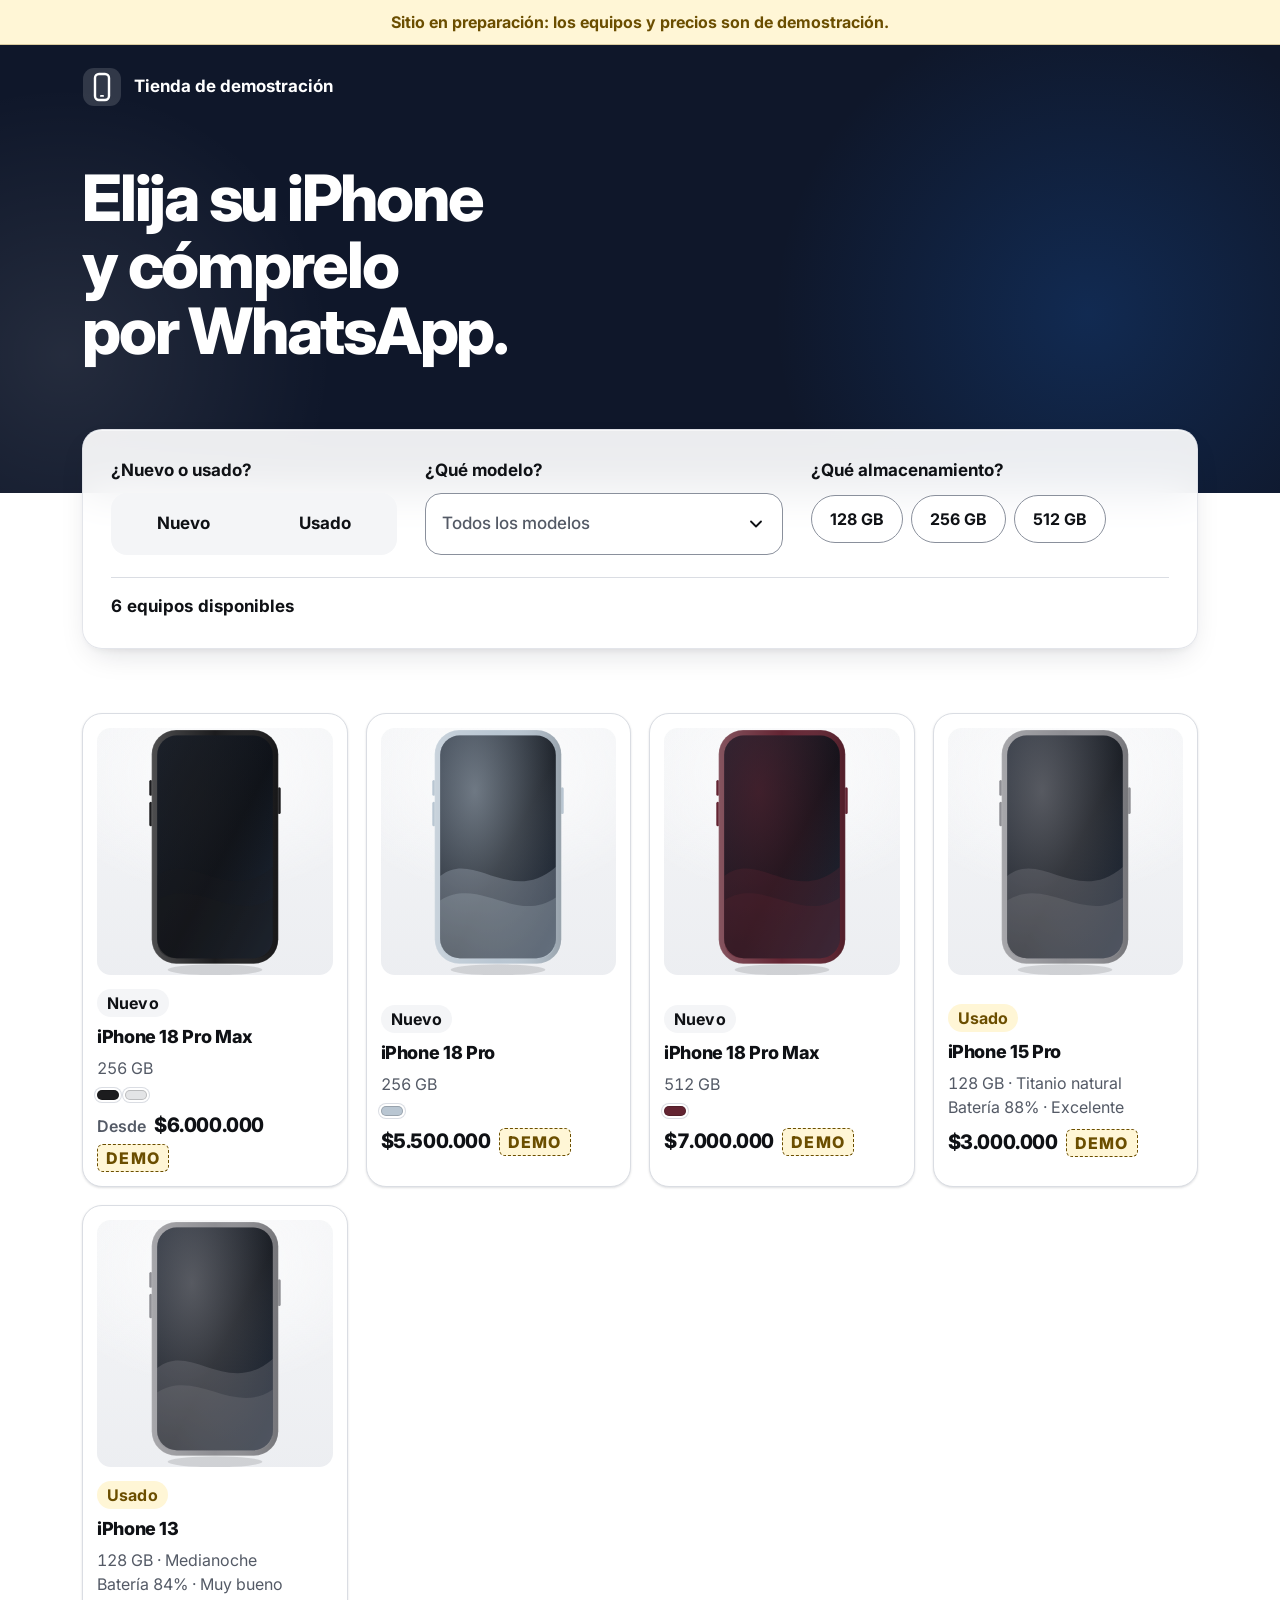
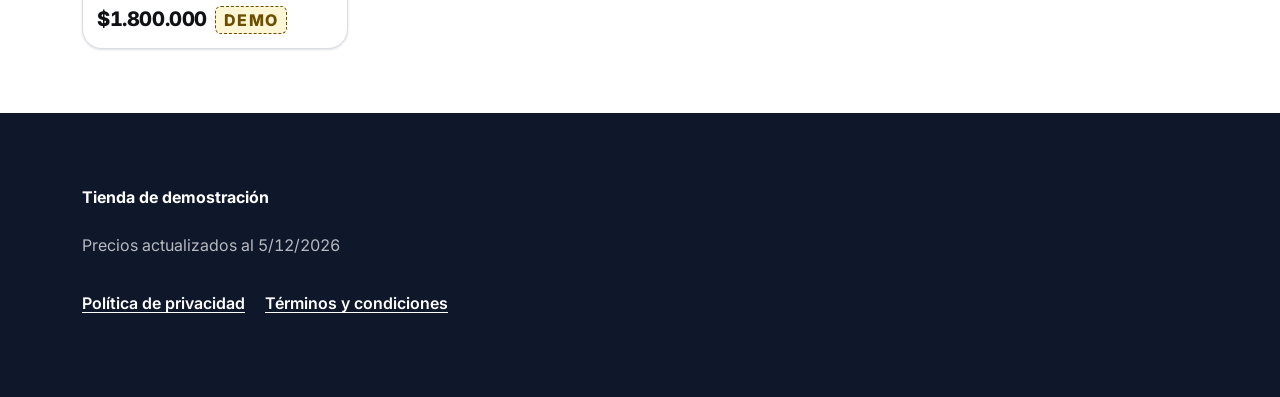
==== index.html @ 1398b7a6 "D: reseñas en Mi tienda y en el sitio (migración 0014) Hasta 12 reseñas (imagen comprimida o video d" ====
<!doctype html>
<html lang="es-CO">
<head>
  <meta charset="utf-8">
  <meta name="viewport" content="width=device-width, initial-scale=1, viewport-fit=cover">
  <title>Elija su iPhone y cómprelo por WhatsApp</title>
  <meta name="description" content="Elija su iPhone nuevo o usado, vea el precio y cómprelo por WhatsApp.">
  <meta name="theme-color" content="#0F172A">
  <!-- Apariencia de la tienda de la visita anterior (tema, tamaño y colores), antes del primer pintado. La guarda assets/js/tema.js. -->
  <script>try{var a=JSON.parse(localStorage.getItem("cotizadora:apariencia")),r=document.documentElement;if(a&&a.vars){if(/^(claro|oscuro)$/.test(a.tema))r.dataset.tema=a.tema;if(/^(compacto|normal|grande)$/.test(a.tamano))r.dataset.tamano=a.tamano;for(var k in a.vars)if(/^--[a-z-]+$/.test(k)&&/^#[0-9A-Fa-f]{6}$/.test(a.vars[k]))r.style.setProperty(k,a.vars[k])}}catch(e){}</script>
  <link rel="icon" href="data:,">
  <link rel="preconnect" href="https://fonts.googleapis.com">
  <link rel="preconnect" href="https://fonts.gstatic.com" crossorigin>
  <!-- Fuente sin bloquear el primer pintado (se ve la del sistema hasta que llega) -->
  <link rel="preload" as="style" href="https://fonts.googleapis.com/css2?family=Inter:wght@400;500;600;700;800&display=swap" onload="this.onload=null;this.rel='stylesheet'">
  <noscript><link rel="stylesheet" href="https://fonts.googleapis.com/css2?family=Inter:wght@400;500;600;700;800&display=swap"></noscript>
  <link rel="stylesheet" href="assets/css/base.css">
  <link rel="stylesheet" href="assets/css/sitio.css">
  <link rel="modulepreload" href="config.js">
  <link rel="modulepreload" href="assets/js/utils.js">
  <link rel="modulepreload" href="assets/js/datos/api.js">
  <link rel="modulepreload" href="assets/js/tema.js">
  <link rel="modulepreload" href="assets/js/sitio/catalogo.js">
  <link rel="modulepreload" href="assets/js/sitio/filtros.js">
  <link rel="modulepreload" href="assets/js/sitio/galeria.js">
  <link rel="modulepreload" href="assets/js/sitio/detalle.js">
  <link rel="modulepreload" href="assets/js/sitio/popup.js">
  <script type="module" src="assets/js/sitio/principal.js"></script>
</head>
<body>
  <a class="salto" href="#galeria">Ir a los equipos</a>

  <div class="franja-demo" id="franja-demo" role="status" hidden>
    Sitio en preparación: los equipos y precios son de demostración.
  </div>

  <header class="encabezado">
    <div class="contenedor">
      <div class="marca" id="marca">
        <span class="marca-logo" id="marca-logo"></span>
        <span class="marca-nombre" id="marca-nombre"></span>
      </div>
      <h1 class="titulo">Elija su iPhone y cómprelo por WhatsApp.</h1>
    </div>
  </header>

  <main id="contenido">
    <section class="contenedor filtros-envoltura" aria-labelledby="filtros-titulo">
      <h2 class="oculto-visual" id="filtros-titulo">Filtros</h2>
      <div class="filtros" id="filtros">
        <div class="filtro" role="group" aria-labelledby="f-condicion-titulo">
          <p class="filtro-pregunta" id="f-condicion-titulo">¿Nuevo o usado?</p>
          <div class="segmentado" id="f-condicion">
            <button type="button" class="segmento" data-valor="nuevo" aria-pressed="false">Nuevo</button>
            <button type="button" class="segmento" data-valor="usado" aria-pressed="false">Usado</button>
          </div>
        </div>

        <div class="filtro">
          <p class="filtro-pregunta" id="f-modelo-titulo">¿Qué modelo?</p>
          <div class="desplegable" id="f-modelo"></div>
        </div>

        <div class="filtro" role="group" aria-labelledby="f-capacidad-titulo">
          <p class="filtro-pregunta" id="f-capacidad-titulo">¿Qué almacenamiento?</p>
          <div class="chips" id="f-capacidad"></div>
        </div>

        <div class="filtros-pie">
          <p class="contador cifras" id="contador" role="status" aria-live="polite"></p>
          <button type="button" class="boton--enlace boton" id="limpiar" hidden>Limpiar filtros</button>
        </div>
      </div>
    </section>

    <section class="contenedor galeria-envoltura" id="galeria" aria-labelledby="galeria-titulo" tabindex="-1">
      <h2 class="oculto-visual" id="galeria-titulo">Equipos disponibles</h2>
      <p class="aviso-carga" id="aviso-carga" role="alert" hidden></p>
      <!-- Vista de los equipos: cuadrícula (por defecto) o carrusel (flechas e indicador solo en carrusel) -->
      <div class="vista-equipos" id="vista-equipos">
        <button type="button" class="ce-flecha ce-anterior" aria-label="Equipo anterior" hidden><svg viewBox="0 0 24 24" aria-hidden="true" focusable="false"><path d="M15 5l-7 7 7 7" fill="none" stroke="currentColor" stroke-width="2.4" stroke-linecap="round" stroke-linejoin="round"/></svg></button>
        <div class="ce-ventana">
          <ul class="galeria" id="lista-equipos" aria-busy="true">
            <li class="tarjeta tarjeta--esqueleto" aria-hidden="true"></li>
            <li class="tarjeta tarjeta--esqueleto" aria-hidden="true"></li>
            <li class="tarjeta tarjeta--esqueleto" aria-hidden="true"></li>
          </ul>
        </div>
        <button type="button" class="ce-flecha ce-siguiente" aria-label="Equipo siguiente" hidden><svg viewBox="0 0 24 24" aria-hidden="true" focusable="false"><path d="M9 5l7 7-7 7" fill="none" stroke="currentColor" stroke-width="2.4" stroke-linecap="round" stroke-linejoin="round"/></svg></button>
        <p class="ce-indicador cifras" aria-live="polite" hidden></p>
      </div>
      <div class="vacio" id="vacio" hidden>
        <p class="vacio-texto">En este momento no tenemos ese equipo publicado.</p>
        <button type="button" class="boton boton--secundario boton--grande" id="consultar-sin-stock">Consultar por WhatsApp</button>
      </div>
    </section>

    <section class="contenedor detalle-en-linea" id="detalle-en-linea" aria-label="Detalle del equipo" hidden></section>

    <!-- Reseñas: solo si la tienda las muestra y hay alguna (assets/js/sitio/resenas.js) -->
    <section class="resenas" id="resenas" aria-labelledby="resenas-titulo" hidden>
      <div class="contenedor">
        <h2 class="resenas-titulo" id="resenas-titulo"></h2>
        <ul class="resenas-lista"></ul>
      </div>
    </section>

    <section class="info-tienda" id="info-tienda" aria-labelledby="info-titulo" hidden>
      <div class="contenedor info-grilla">
        <div>
          <h2 id="info-titulo"></h2>
          <dl class="info-datos" id="info-datos"></dl>
        </div>
        <div class="info-acciones" id="info-acciones"></div>
      </div>
    </section>
  </main>

  <footer class="pie">
    <div class="contenedor pie-grilla">
      <p class="pie-tienda" id="pie-tienda"></p>
      <p class="pie-precios cifras" id="pie-precios"></p>
      <nav class="pie-enlaces" aria-label="Legales">
        <a href="privacidad/">Política de privacidad</a>
        <a href="terminos/">Términos y condiciones</a>
      </nav>
      <p class="pie-aviso" id="pie-aviso" hidden></p>
    </div>
  </footer>

  <!-- Detalle del equipo: hoja desde abajo en celular, ventana en escritorio -->
  <dialog class="hoja" id="hoja-detalle" aria-labelledby="detalle-titulo">
    <div class="hoja-cabecera" id="hoja-agarre">
      <span class="hoja-agarradera" aria-hidden="true"></span>
      <button type="button" class="boton-icono hoja-cerrar" id="cerrar-detalle" aria-label="Cerrar el detalle">
        <svg viewBox="0 0 24 24" aria-hidden="true"><path d="M6 6l12 12M18 6L6 18" stroke="currentColor" stroke-width="2.2" stroke-linecap="round"/></svg>
      </button>
    </div>
    <div class="hoja-cuerpo" id="hoja-cuerpo"></div>
  </dialog>

  <!-- Barra fija de compra en celular mientras se ve el detalle en la página -->
  <div class="barra-compra" id="barra-compra" hidden></div>

  <!-- Pop-up de datos -->
  <dialog class="popup" id="popup" aria-labelledby="popup-titulo"></dialog>
  <dialog class="visor" id="visor-resena" aria-labelledby="visor-titulo">
    <div class="visor-barra">
      <p class="visor-titulo cifras" id="visor-titulo"></p>
      <button type="button" class="visor-cerrar" aria-label="Cerrar"><svg viewBox="0 0 24 24" aria-hidden="true" focusable="false"><path d="M6 6l12 12M18 6L6 18" fill="none" stroke="currentColor" stroke-width="2.2" stroke-linecap="round"/></svg></button>
    </div>
    <div class="visor-medio"></div>
    <p class="visor-texto" hidden></p>
    <p class="visor-origen" hidden></p>
    <div class="visor-nav" hidden>
      <button type="button" class="boton boton--secundario" data-paso="-1">Anterior</button>
      <button type="button" class="boton boton--secundario" data-paso="1">Siguiente</button>
    </div>
  </dialog>
</body>
</html>
---- assets/css/base.css ----
/* =============================================================================
   Base compartida (sitio y panel): variables, reinicio, botones, campos.
   Los colores de la tienda (--primario, --secundario y sus textos) los pone
   assets/js/tema.js; aquí van solo valores por defecto.
   ========================================================================== */

:root {
  --primario: #1A73E8;
  --sobre-primario: #FFFFFF;
  --primario-texto: #1A6AD6;
  --secundario: #0F172A;
  --sobre-secundario: #FFFFFF;

  --fondo: #FFFFFF;
  --superficie: #F4F5F7;
  --superficie-2: #E9EBEF;
  --tarjeta: #FFFFFF;
  --borde: #DADDE3;
  --borde-fuerte: #8A909C;
  --texto: #0F1115;
  --texto-suave: #545A66;
  --error: #B42318;
  --error-fondo: #FEF3F2;
  --exito: #067647;
  --exito-fondo: #ECFDF3;
  --aviso: #6B4E00;
  --aviso-fondo: #FFF6D6;

  --font: "Inter", system-ui, -apple-system, "Segoe UI", Roboto, Arial, sans-serif;
  --radio: 20px;
  --radio-md: 14px;
  --radio-sm: 10px;
  --sombra-1: 0 1px 2px rgba(16, 24, 40, .06), 0 1px 3px rgba(16, 24, 40, .08);
  --sombra-2: 0 12px 32px -12px rgba(16, 24, 40, .18), 0 4px 10px -4px rgba(16, 24, 40, .08);
  --sombra-3: 0 24px 64px -16px rgba(16, 24, 40, .32);
  --curva: cubic-bezier(.2, .8, .2, 1);
  --rapido: 160ms;
  --medio: 260ms;
  --ancho: 1180px;
  --gutter: clamp(16px, 4vw, 32px);
  color-scheme: light;
}

:root[data-tema="oscuro"] {
  --fondo: #0E1117;
  --superficie: #161A22;
  --superficie-2: #202631;
  --tarjeta: #161A22;
  --borde: #2C3340;
  --borde-fuerte: #6D7685;
  --texto: #F2F4F7;
  --texto-suave: #A6AEBB;
  --error: #FDA29B;
  --error-fondo: #3A1512;
  --exito: #75E0A7;
  --exito-fondo: #0B2A1C;
  --aviso: #FEDF89;
  --aviso-fondo: #3A2E05;
  --sombra-1: 0 1px 2px rgba(0, 0, 0, .4);
  --sombra-2: 0 12px 32px -12px rgba(0, 0, 0, .6);
  --sombra-3: 0 24px 64px -16px rgba(0, 0, 0, .7);
  color-scheme: dark;
}

*, *::before, *::after { box-sizing: border-box; }

html {
  -webkit-text-size-adjust: 100%;
  text-size-adjust: 100%;
  scroll-behavior: smooth;
}

body {
  margin: 0;
  background: var(--fondo);
  color: var(--texto);
  font-family: var(--font);
  font-size: 1rem;
  line-height: 1.5;
  -webkit-font-smoothing: antialiased;
  text-rendering: optimizeLegibility;
  overflow-x: hidden;
}

img, svg { display: block; max-width: 100%; }
img { height: auto; }
button, input, select, textarea { font: inherit; color: inherit; }
button { cursor: pointer; }
h1, h2, h3, h4 { margin: 0; line-height: 1.15; letter-spacing: -.02em; }
p { margin: 0; }
a { color: var(--primario-texto); text-underline-offset: .18em; }

[hidden] { display: none !important; }

.oculto-visual {
  position: absolute !important;
  width: 1px; height: 1px;
  padding: 0; margin: -1px;
  overflow: hidden; clip: rect(0 0 0 0);
  white-space: nowrap; border: 0;
}

.salto {
  position: absolute; left: 8px; top: -60px; z-index: 100;
  background: var(--texto); color: var(--fondo);
  padding: 12px 16px; border-radius: var(--radio-sm);
  font-weight: 700; text-decoration: none;
}
.salto:focus { top: 8px; }

/* Foco visible en cualquier fondo: anillo del color de texto + halo de fondo. */
:focus-visible {
  outline: 3px solid var(--texto);
  outline-offset: 2px;
  box-shadow: 0 0 0 5px var(--fondo);
}

.contenedor {
  width: 100%;
  max-width: var(--ancho);
  margin-inline: auto;
  padding-inline: var(--gutter);
}

.cifras { font-variant-numeric: tabular-nums; font-feature-settings: "tnum" 1; }

/* --- Botones --------------------------------------------------------------- */

.boton {
  display: inline-flex; align-items: center; justify-content: center; gap: 10px;
  min-height: 48px;
  padding: 12px 22px;
  border: 1.5px solid transparent;
  border-radius: var(--radio-md);
  font-weight: 700; font-size: 1rem; line-height: 1.2;
  text-decoration: none; text-align: center;
  transition: background-color var(--rapido), border-color var(--rapido), box-shadow var(--rapido), transform var(--rapido), filter var(--rapido);
  -webkit-tap-highlight-color: transparent;
}
.boton:disabled { opacity: .55; cursor: not-allowed; }
.boton svg { width: 22px; height: 22px; flex: none; }

/* Botón principal con presencia: sombra del propio color y un filo de luz
   arriba (sombra interior de 1 px, que no pasa por debajo del texto). */
.boton--primario {
  position: relative; isolation: isolate; overflow: hidden;
  background: var(--primario);
  color: var(--sobre-primario);
  box-shadow:
    inset 0 1px 0 rgba(255, 255, 255, .22),
    0 10px 24px -12px color-mix(in srgb, var(--primario) 85%, #000),
    0 2px 6px -2px color-mix(in srgb, var(--primario) 45%, transparent);
}
.boton--secundario {
  background: transparent;
  color: var(--texto);
  border-color: var(--borde-fuerte);
}
.boton--suave {
  background: var(--superficie);
  color: var(--texto);
}
.boton--peligro {
  background: var(--error-fondo);
  color: var(--error);
  border-color: currentColor;
}
.boton--grande { min-height: 56px; padding: 16px 26px; font-size: 1.0625rem; border-radius: 16px; }
.boton--bloque { width: 100%; }
.boton--enlace {
  min-height: 44px; padding: 8px 4px;
  background: none; border: 0;
  color: var(--primario-texto);
  text-decoration: underline; font-weight: 600;
}

@media (hover: hover) {
  .boton--primario:hover:not(:disabled) { filter: brightness(1.06) saturate(1.05); }
  .boton--secundario:hover:not(:disabled), .boton--suave:hover:not(:disabled) { background: var(--superficie-2); }
}
@media (hover: hover) and (prefers-reduced-motion: no-preference) {
  .boton--primario:hover:not(:disabled) { transform: translateY(-1px); }
  /* Brillo discreto que cruza el botón al pasar el mouse (decorativo, en ::after) */
  .boton--primario::after {
    content: ""; position: absolute; inset: 0; z-index: -1;
    background: linear-gradient(105deg, transparent 35%, rgba(255, 255, 255, .22) 50%, transparent 65%);
    transform: translateX(-110%);
    pointer-events: none;
  }
  .boton--primario:hover:not(:disabled)::after { transform: translateX(110%); transition: transform 700ms var(--curva); }
}
.boton:active:not(:disabled) { filter: brightness(.96); }
/* Presión táctil: un leve hundimiento (sin escala si se pidió menos movimiento) */
@media (prefers-reduced-motion: no-preference) {
  .boton:active:not(:disabled) { transform: scale(.98); transition-duration: 80ms; }
}

.boton-icono {
  display: inline-grid; place-items: center;
  flex: none;
  width: 44px; height: 44px;
  padding: 0;
  border: 0; border-radius: 999px;
  background: var(--superficie);
  color: var(--texto);
  transition: background-color var(--rapido);
}
.boton-icono svg { width: 22px; height: 22px; }
@media (hover: hover) { .boton-icono:hover { background: var(--superficie-2); } }

/* --- Campos ---------------------------------------------------------------- */

.campo { display: grid; gap: 6px; }
.campo > label, .campo .etiqueta { font-weight: 600; }
.campo .ayuda { color: var(--texto-suave); font-size: 1rem; }

.entrada {
  width: 100%;
  min-height: 52px;
  padding: 12px 14px;
  background: var(--fondo);
  border: 1.5px solid var(--borde-fuerte);
  border-radius: var(--radio-md);
  font-size: 1rem;
  transition: border-color var(--rapido), box-shadow var(--rapido);
}
textarea.entrada { min-height: 120px; resize: vertical; line-height: 1.5; }
.entrada:focus-visible { outline: none; border-color: var(--primario-texto); box-shadow: 0 0 0 3px color-mix(in srgb, var(--primario-texto) 30%, transparent); }
.entrada[aria-invalid="true"] { border-color: var(--error); }

.error-campo {
  display: flex; gap: 6px; align-items: flex-start;
  color: var(--error);
  font-weight: 600;
}
.error-campo:empty { display: none; }

.casilla {
  display: grid; grid-template-columns: 24px 1fr; gap: 12px; align-items: start;
}
.casilla input {
  width: 24px; height: 24px; margin: 0;
  accent-color: var(--primario);
}

.etiqueta-pildora {
  display: inline-flex; align-items: center;
  min-height: 26px; padding: 2px 10px;
  border-radius: 999px;
  background: var(--superficie);
  color: var(--texto);
  font-size: 1rem; font-weight: 700; letter-spacing: .01em;
}
.etiqueta-pildora--usado { background: var(--aviso-fondo); color: var(--aviso); }
.etiqueta-demo {
  display: inline-flex; align-items: center;
  padding: 1px 8px;
  border: 1.5px dashed currentColor;
  border-radius: 6px;
  color: var(--aviso);
  background: var(--aviso-fondo);
  font-size: 1rem; font-weight: 800; letter-spacing: .08em;
}

.spinner {
  width: 22px; height: 22px;
  border: 3px solid currentColor;
  border-right-color: transparent;
  border-radius: 50%;
  animation: girar .8s linear infinite;
}
@keyframes girar { to { transform: rotate(360deg); } }

@media (prefers-reduced-motion: reduce) {
  html { scroll-behavior: auto; }
  *, *::before, *::after {
    animation-duration: .001ms !important;
    animation-iteration-count: 1 !important;
    transition-duration: .001ms !important;
  }
  .spinner { animation: none; border-right-color: currentColor; opacity: .6; }
}
---- assets/css/sitio.css ----
/* =============================================================================
   Sitio público de la cotizadora
   Orden: franja demo · encabezado · filtros · galería · detalle · carrusel ·
          info de la tienda · pie · barra fija · pop-up · animaciones
   ========================================================================== */

/* --- Tamaño del texto (tienda.tamano_texto) ---------------------------------
   Normal: la base. Grande: todo el texto ≈ +12 % (la raíz pasa a 112,5 %, así
   16 px → 18 px). Compacto: solo achica títulos, precios grandes y espacios;
   el texto común sigue en 16 px y los títulos usan max(1rem, …), así que nada
   baja de 16 px. */
:root { --t-titulo: 1; --t-espacio: 1; }
:root[data-tamano="compacto"] { --t-titulo: .84; --t-espacio: .72; }
:root[data-tamano="grande"] { font-size: 112.5%; }

/* --- Franja demo ----------------------------------------------------------- */
.franja-demo {
  padding: 10px var(--gutter);
  background: var(--aviso-fondo);
  color: var(--aviso);
  font-weight: 700;
  text-align: center;
  border-bottom: 1px solid color-mix(in srgb, var(--aviso) 25%, transparent);
}

/* --- Encabezado ------------------------------------------------------------ */
.encabezado {
  position: relative;
  isolation: isolate;
  background: var(--secundario);
  color: var(--sobre-secundario);
  /* Abajo deja aire entre el título y la tarjeta de filtros, que sube 64 px:
     unos 52 px en celular y 72 px en escritorio (× --t-espacio). */
  padding: calc(20px * var(--t-espacio)) 0 calc(clamp(116px, 10vw, 136px) * var(--t-espacio));
  overflow: hidden;
}
/* Brillos decorativos (en ::before y ::after para no tocar el contraste del
   texto): uno del color primario arriba a la derecha y uno suave abajo. */
.encabezado::before, .encabezado::after {
  content: "";
  position: absolute;
  z-index: -1;
  pointer-events: none;
}
.encabezado::before {
  inset: -40% -20% auto auto;
  width: 70vmax; height: 70vmax;
  background: radial-gradient(closest-side, color-mix(in srgb, var(--primario) 38%, transparent), transparent 70%);
  opacity: .55;
}
.encabezado::after {
  inset: auto auto -55% -25%;
  width: 60vmax; height: 60vmax;
  background: radial-gradient(closest-side, color-mix(in srgb, var(--sobre-secundario) 9%, transparent), transparent 70%);
}
/* Entrada suave del título: solo se mueve y se enfoca; la opacidad no cambia,
   así el título se ve (y cuenta para el LCP) desde el primer pintado. */
@media (prefers-reduced-motion: no-preference) {
  .titulo { animation: titulo-entra 900ms var(--curva); }
  .marca { animation: titulo-entra 700ms var(--curva); }
}
@keyframes titulo-entra { from { transform: translateY(14px); filter: blur(6px); } }
.marca {
  display: flex; align-items: center; gap: 12px;
  min-height: 44px;
  font-weight: 700; font-size: 1.0625rem;
}
.marca-logo { display: inline-flex; align-items: center; }
.marca-logo img { height: 40px; width: auto; max-width: 160px; object-fit: contain; }
.marca-logo .logo-generico { width: 40px; height: 40px; }
.titulo {
  margin-top: calc(clamp(28px, 6vw, 56px) * var(--t-espacio));
  max-width: 15ch;
  font-size: max(1rem, calc(clamp(2.125rem, 7.2vw, 4rem) * var(--t-titulo)));
  font-weight: 800;
  letter-spacing: -.035em;
  line-height: 1.04;
  text-wrap: balance;
}

/* --- Filtros --------------------------------------------------------------- */
.filtros-envoltura { position: relative; z-index: 2; margin-top: calc(-64px * var(--t-espacio)); }
.filtros {
  display: grid;
  gap: calc(22px * var(--t-espacio));
  padding: calc(clamp(18px, 3.5vw, 28px) * var(--t-espacio));
  /* Vidrio: la tarjeta al 92 % deja ver un poco el encabezado, desenfocado.
     Con 92 % el texto suave sigue sobre 4,5:1 aun sobre un fondo negro o blanco. */
  background: color-mix(in srgb, var(--tarjeta) 92%, transparent);
  -webkit-backdrop-filter: saturate(1.6) blur(22px);
  backdrop-filter: saturate(1.6) blur(22px);
  border: 1px solid color-mix(in srgb, var(--borde) 75%, transparent);
  border-radius: var(--radio);
  box-shadow: var(--sombra-2), inset 0 1px 0 color-mix(in srgb, #fff 55%, transparent);
}
:root[data-tema="oscuro"] .filtros { box-shadow: var(--sombra-2), inset 0 1px 0 rgba(255, 255, 255, .06); }
.filtro { display: grid; gap: 10px; align-content: start; min-width: 0; }
.filtro-pregunta { font-weight: 700; font-size: 1.0625rem; }

.segmentado {
  position: relative; isolation: isolate;
  display: grid; grid-template-columns: 1fr 1fr; gap: 6px;
  padding: 5px;
  background: var(--superficie);
  border-radius: 16px;
}
/* Indicador que se desliza entre "Nuevo" y "Usado" (--i y --visible los pone
   filtros.js). El botón marcado toma su propio fondo apenas termina el
   deslizamiento, así el contraste no depende del indicador. */
.segmentado::before {
  content: "";
  position: absolute; z-index: -1;
  top: 5px; bottom: 5px; left: 5px;
  width: calc(50% - 8px);
  border-radius: 12px;
  background: var(--primario);
  box-shadow: 0 6px 16px -8px var(--primario);
  opacity: var(--visible, 0);
  transform: translateX(calc(var(--i, 0) * (100% + 6px)));
  transition: transform 420ms var(--curva), opacity 200ms ease;
}
.segmento {
  min-height: 52px;
  border: 0; border-radius: 12px;
  background: transparent;
  font-weight: 700; font-size: 1.0625rem;
  color: var(--texto);
  transition: background-color var(--medio) var(--curva), color var(--medio) var(--curva), box-shadow var(--medio) var(--curva);
}
.segmento[aria-pressed="true"] {
  background: var(--primario);
  color: var(--sobre-primario);
  transition: background-color 0s 380ms, color 120ms ease;
}
@media (prefers-reduced-motion: reduce) {
  .segmentado::before { transition: none; }
  .segmento[aria-pressed="true"] { transition: none; }
}
@media (hover: hover) {
  .segmento[aria-pressed="false"]:hover { background: var(--superficie-2); }
}

/* Lista desplegable propia */
.desplegable { position: relative; }
.desplegable-boton {
  display: flex; align-items: center; justify-content: space-between; gap: 10px;
  width: 100%; min-height: 62px;
  padding: 10px 16px;
  background: var(--fondo);
  border: 1.5px solid var(--borde-fuerte);
  border-radius: 16px;
  text-align: left; font-weight: 600; font-size: 1.0625rem;
  transition: border-color var(--rapido), box-shadow var(--rapido);
}
.desplegable-boton[aria-expanded="true"] { border-color: var(--primario-texto); }
.desplegable-boton .valor { overflow: hidden; text-overflow: ellipsis; white-space: nowrap; }
.desplegable-boton .valor--vacio { color: var(--texto-suave); font-weight: 500; }
.desplegable-boton svg { width: 20px; height: 20px; flex: none; transition: transform var(--medio) var(--curva); }
.desplegable-boton[aria-expanded="true"] svg { transform: rotate(180deg); }
.desplegable-panel {
  position: absolute; left: 0; right: 0; top: calc(100% + 8px);
  z-index: 20;
  display: grid; grid-template-rows: auto minmax(0, 1fr);
  max-height: min(420px, 60vh);
  background: var(--tarjeta);
  border: 1px solid var(--borde);
  border-radius: 16px;
  box-shadow: var(--sombra-3);
  overflow: hidden;
  transform-origin: top center;
}
.desplegable-buscar { padding: 10px; border-bottom: 1px solid var(--borde); }
.desplegable-buscar .entrada { min-height: 48px; }
.desplegable-lista { margin: 0; padding: 6px; list-style: none; overflow-y: auto; overscroll-behavior: contain; }
.desplegable-grupo {
  padding: 12px 12px 6px;
  color: var(--texto-suave);
  font-size: 1rem; font-weight: 700; letter-spacing: .04em; text-transform: uppercase;
}
.desplegable-opcion {
  display: flex; align-items: center; justify-content: space-between; gap: 12px;
  min-height: 48px; padding: 10px 12px;
  border-radius: 10px;
  cursor: pointer;
  font-weight: 600;
}
.desplegable-opcion .cantidad {
  flex: none;
  min-width: 32px; padding: 2px 10px;
  border-radius: 999px;
  background: var(--superficie);
  color: var(--texto-suave);
  font-size: 1rem; font-weight: 700; text-align: center;
}
.desplegable-opcion { transition: background-color var(--rapido); }
.desplegable-opcion[aria-selected="true"] { color: var(--primario-texto); font-weight: 700; }
/* Marca de elegido: un visto dibujado con bordes */
.desplegable-opcion[aria-selected="true"]::after {
  content: ""; flex: none;
  width: 7px; height: 13px; margin: -4px 6px 0 2px;
  border: solid var(--primario-texto); border-width: 0 2.5px 2.5px 0;
  transform: rotate(45deg);
}
.desplegable-opcion.activa { background: var(--superficie); box-shadow: inset 3px 0 0 var(--primario-texto); }
@media (hover: hover) { .desplegable-opcion:hover { background: var(--superficie); } }
.desplegable-vacio { padding: 14px 12px; color: var(--texto-suave); }

/* Chips */
.chips { display: flex; flex-wrap: wrap; gap: 8px; min-height: 52px; align-items: center; }
.chip {
  min-height: 48px; min-width: 64px;
  padding: 10px 18px;
  border: 1.5px solid var(--borde-fuerte);
  border-radius: 999px;
  background: var(--fondo);
  font-weight: 700;
  transition: background-color var(--medio) var(--curva), color var(--medio) var(--curva), border-color var(--medio) var(--curva), opacity var(--medio), transform var(--medio) var(--curva);
}
.chip { display: inline-flex; align-items: center; justify-content: center; gap: 8px; }
.chip[aria-pressed="true"] { background: var(--primario); border-color: var(--primario); color: var(--sobre-primario); box-shadow: 0 6px 16px -10px var(--primario); }
.chip[aria-pressed="true"]::before {
  content: ""; flex: none;
  width: 6px; height: 11px; margin-top: -3px;
  border: solid currentColor; border-width: 0 2.5px 2.5px 0;
  transform: rotate(45deg);
}
@media (hover: hover) { .chip[aria-pressed="false"]:hover { border-color: var(--primario-texto); background: var(--superficie); } }
@media (prefers-reduced-motion: no-preference) { .chip:active, .segmento:active { transform: scale(.97); } }
.chips-vacio { color: var(--texto-suave); }

.filtros-pie {
  display: flex; align-items: center; justify-content: space-between; gap: 12px; flex-wrap: wrap;
  padding-top: 16px;
  border-top: 1px solid var(--borde);
}
.contador { font-weight: 700; font-size: 1.0625rem; }

.limpiado { animation: limpiado 700ms var(--curva); }
@keyframes limpiado {
  0% { box-shadow: 0 0 0 0 color-mix(in srgb, var(--primario) 55%, transparent); }
  100% { box-shadow: 0 0 0 14px transparent; }
}

@media (min-width: 900px) {
  .filtros { grid-template-columns: minmax(220px, 1fr) minmax(260px, 1.25fr) minmax(240px, 1.25fr); column-gap: 28px; }
  .filtros-pie { grid-column: 1 / -1; }
}

/* --- Galería --------------------------------------------------------------- */
.galeria-envoltura {
  /* Aire arriba y abajo de la zona de equipos (cuadrícula y carrusel):
     40 px en celular, 64 px en escritorio (× --t-espacio). */
  padding-block: calc(clamp(40px, 5vw, 64px) * var(--t-espacio));
  outline: none;
}
.galeria {
  position: relative;
  display: grid; gap: calc(14px * var(--t-espacio));
  margin: 0; padding: 0; list-style: none;
}
@media (min-width: 640px) { .galeria { grid-template-columns: repeat(2, minmax(0, 1fr)); gap: calc(18px * var(--t-espacio)); } }
@media (min-width: 960px) { .galeria { grid-template-columns: repeat(3, minmax(0, 1fr)); } }
@media (min-width: 1200px) { .galeria { grid-template-columns: repeat(4, minmax(0, 1fr)); } }

/* --- Vista "Carrusel" (tienda.vista_equipos = "carrusel") --------------------
   La tarjeta del centro al frente; las vecinas más chicas y desvanecidas hacia
   los bordes (máscara). Las posiciones las pone carrusel-equipos.js. */
.carrusel-equipos { position: relative; display: grid; justify-items: center; gap: 10px; }
.carrusel-equipos .ce-ventana {
  position: relative; width: 100%;
  overflow: hidden; overflow: clip;
  padding-block: 10px 14px;
  touch-action: pan-y;
  -webkit-mask-image: linear-gradient(90deg, transparent 0, #000 16%, #000 84%, transparent 100%);
  mask-image: linear-gradient(90deg, transparent 0, #000 16%, #000 84%, transparent 100%);
}
.carrusel-equipos.ce-una .ce-ventana { -webkit-mask-image: none; mask-image: none; }
.carrusel-equipos.ce-arrastrando .ce-ventana { cursor: grabbing; user-select: none; }
.galeria--carrusel { display: block; position: relative; min-height: 136px; }
.galeria--carrusel > .tarjeta {
  position: absolute; top: 0; left: 0;
  width: min(300px, 68vw);
  transform-origin: 50% 50%;
  will-change: transform, opacity;
}
/* Sin transición de transform/opacity: las mueve el JS cuadro a cuadro */
.galeria--carrusel > .tarjeta { transition: box-shadow var(--medio) var(--curva), border-color var(--medio); }
.galeria--carrusel > .tarjeta:not([data-centro]) { box-shadow: none; }
/* Profundidad: las vecinas se desenfocan un poco y una capa del color del
   fondo las desvanece según su distancia (son tarjetas inactivas: aria-hidden
   y fuera del orden de tabulación). */
.galeria--carrusel > .tarjeta { filter: blur(calc(min(var(--distancia, 0), 2) * 1.2px)); }
.galeria--carrusel > .tarjeta::after {
  content: ""; position: absolute; inset: -1px;
  border-radius: inherit;
  background: var(--fondo);
  opacity: calc(min(var(--distancia, 0), 2) * .32);
  pointer-events: none;
}
.galeria--carrusel > .tarjeta[data-centro] { box-shadow: var(--sombra-2); }
.galeria--carrusel .tarjeta-boton { grid-template-columns: 1fr; align-items: start; padding: 14px; }
.galeria--carrusel .tarjeta-medio { aspect-ratio: 4 / 4.2; }
.galeria--carrusel img { -webkit-user-drag: none; user-select: none; }
.ce-flecha {
  position: absolute; top: calc(50% - 40px); z-index: 120;
  display: grid; place-items: center;
  width: 48px; height: 48px; padding: 0;
  border: 1px solid var(--borde-fuerte); border-radius: 50%;
  background: var(--tarjeta); color: var(--texto);
  box-shadow: var(--sombra-1);
}
.ce-flecha svg { width: 22px; height: 22px; }
.ce-anterior { left: 0; }
.ce-siguiente { right: 0; }
.ce-indicador { color: var(--texto-suave); font-weight: 600; min-height: 1.5em; }
@media (hover: hover) { .ce-flecha:hover { border-color: var(--primario-texto); color: var(--primario-texto); } }
@media (min-width: 900px) { .ce-anterior { left: 8px; } .ce-siguiente { right: 8px; } }

.tarjeta {
  position: relative;
  background: var(--tarjeta);
  border: 1px solid var(--borde);
  border-radius: var(--radio);
  box-shadow: var(--sombra-1);
  transition: box-shadow var(--medio) var(--curva), border-color var(--medio), transform var(--medio) var(--curva);
}
.tarjeta-boton {
  display: grid;
  grid-template-columns: 112px minmax(0, 1fr);
  gap: 14px; align-items: center;
  width: 100%; height: 100%;
  padding: 12px;
  background: none; border: 0; border-radius: inherit;
  text-align: left;
}
.tarjeta-medio {
  display: grid; place-items: center;
  aspect-ratio: 1;
  /* Fondo de la foto: un degradado suave, más claro arriba al centro */
  background:
    radial-gradient(120% 80% at 50% 18%, color-mix(in srgb, var(--fondo) 75%, var(--superficie)) 0%, transparent 62%),
    linear-gradient(180deg, var(--superficie) 0%, color-mix(in srgb, var(--superficie-2) 70%, var(--superficie)) 100%);
  border-radius: 14px;
  overflow: hidden;
}
.tarjeta-medio img { width: 100%; height: 100%; object-fit: cover; }
.tarjeta-medio .ilustracion-telefono { width: 62%; height: auto; }
.tarjeta-cuerpo { display: grid; gap: 6px; min-width: 0; }
.tarjeta-etiquetas { display: flex; flex-wrap: wrap; gap: 6px; }
.tarjeta-nombre { font-size: max(1rem, calc(1.125rem * var(--t-titulo))); font-weight: 800; letter-spacing: -.02em; }
.tarjeta-sub { color: var(--texto-suave); }
.tarjeta-precio {
  display: flex; flex-wrap: wrap; align-items: baseline; gap: 4px 8px;
  margin-top: 2px;
  font-size: max(1rem, calc(1.25rem * var(--t-titulo))); font-weight: 800; letter-spacing: -.02em;
}
.tarjeta-precio .desde { font-size: 1rem; font-weight: 600; color: var(--texto-suave); letter-spacing: 0; }
.muestras { display: flex; flex-wrap: wrap; gap: 6px; margin: 4px 0 2px; padding: 0; list-style: none; }
/* Muestras finas en forma de píldora */
.tarjeta .muestra { width: 22px; height: 10px; }
.muestra {
  width: 22px; height: 22px;
  border-radius: 999px;
  /* Sin hexadecimal en la fuente: muestra neutra rayada (no se inventa el color) */
  background: var(--c, repeating-linear-gradient(45deg, #C9CDD3 0 3px, #E9EBEF 3px 6px));
  box-shadow: inset 0 0 0 1px rgba(0, 0, 0, .18), 0 0 0 2px var(--tarjeta), 0 0 0 3px var(--borde);
}

@media (min-width: 640px) {
  .tarjeta-boton { grid-template-columns: 1fr; align-items: start; padding: 14px; }
  .tarjeta-medio { aspect-ratio: 4 / 4.2; }
}

/* --- Más vendido ---------------------------------------------------------------
   Etiqueta con el color primario (texto con contraste AA calculado en tema.js),
   halo suave y un borde con una luz que recorre el contorno. La luz es un
   cono que gira (solo transform) dentro de un anillo de 2 px recortado con
   máscara; corre solo en las tarjetas que se ven (data-en-pantalla, máximo 3,
   galeria.js). Con reduced-motion o sin máscara: el anillo quieto. */
.etiqueta-pildora--mas-vendido { background: var(--primario); color: var(--sobre-primario); }
.tarjeta--mas-vendido {
  border-color: color-mix(in srgb, var(--primario) 45%, var(--borde));
  box-shadow: var(--sombra-1), 0 12px 32px -14px color-mix(in srgb, var(--primario) 60%, transparent);
}
.tarjeta-brillo {
  position: absolute; inset: -1px;
  padding: 2px;
  border-radius: inherit;
  overflow: hidden;
  pointer-events: none;
  background: color-mix(in srgb, var(--primario) 55%, transparent);
  -webkit-mask: linear-gradient(#000 0 0) content-box, linear-gradient(#000 0 0);
  -webkit-mask-composite: xor;
  mask: linear-gradient(#000 0 0) content-box exclude, linear-gradient(#000 0 0);
}
.tarjeta-brillo > span {
  position: absolute; left: 50%; top: 50%;
  width: 250%; aspect-ratio: 1;
  transform: translate(-50%, -50%);
  background: conic-gradient(transparent 0 58%, color-mix(in srgb, var(--primario) 70%, #fff) 78%, #fff 84%, var(--primario) 90%, transparent 100%);
  opacity: 0;
}
@media (prefers-reduced-motion: no-preference) {
  .tarjeta--mas-vendido .tarjeta-brillo > span { animation: brillo-gira 4.8s linear infinite paused; }
  .tarjeta--mas-vendido[data-en-pantalla] .tarjeta-brillo > span { opacity: 1; animation-play-state: running; }
}
@keyframes brillo-gira {
  from { transform: translate(-50%, -50%) rotate(0turn); }
  to { transform: translate(-50%, -50%) rotate(1turn); }
}
@supports not ((mask-composite: exclude) or (-webkit-mask-composite: xor)) {
  .tarjeta-brillo { display: none; }
  .tarjeta--mas-vendido { border-color: var(--primario-texto); }
}
.galeria--carrusel > .tarjeta--mas-vendido[data-centro] {
  box-shadow: var(--sombra-2), 0 14px 36px -14px color-mix(in srgb, var(--primario) 60%, transparent);
}

@media (hover: hover) {
  .tarjeta:hover { box-shadow: var(--sombra-2); border-color: var(--borde-fuerte); }
  .tarjeta--mas-vendido:hover { box-shadow: var(--sombra-2), 0 14px 36px -14px color-mix(in srgb, var(--primario) 60%, transparent); }
}
@media (hover: hover) and (prefers-reduced-motion: no-preference) {
  .tarjeta:hover { transform: translateY(-3px); }
  .tarjeta:hover .tarjeta-medio img, .tarjeta:hover .tarjeta-medio svg { transform: scale(1.035); }
  .tarjeta-medio img, .tarjeta-medio svg { transition: transform 600ms var(--curva); }
}

/* Tarjetas esqueleto mientras cargan los datos: la forma de una tarjeta (foto
   y tres líneas) y un brillo que pasa por encima (::after). Mismo alto que
   antes: sin saltos al llegar las tarjetas. */
.tarjeta--esqueleto {
  min-height: 136px;
  overflow: hidden;
  --hueso: var(--superficie-2);
  background:
    linear-gradient(var(--hueso), var(--hueso)) 12px 12px / 112px 112px no-repeat,
    linear-gradient(var(--hueso), var(--hueso)) 138px 28px / 30% 14px no-repeat,
    linear-gradient(var(--hueso), var(--hueso)) 138px 56px / 45% 18px no-repeat,
    linear-gradient(var(--hueso), var(--hueso)) 138px 92px / 35% 16px no-repeat,
    var(--tarjeta);
}
.tarjeta--esqueleto::after {
  content: ""; position: absolute; inset: 0;
  background: linear-gradient(100deg, transparent 30%, color-mix(in srgb, var(--fondo) 60%, transparent) 50%, transparent 70%) 0 0 / 300% 100%;
  animation: brillo 1.4s linear infinite;
}
@media (min-width: 640px) {
  .tarjeta--esqueleto {
    min-height: 380px;
    background:
      linear-gradient(var(--hueso), var(--hueso)) 14px 14px / calc(100% - 28px) 62% no-repeat,
      linear-gradient(var(--hueso), var(--hueso)) 14px 72% / 28% 14px no-repeat,
      linear-gradient(var(--hueso), var(--hueso)) 14px 82% / 60% 18px no-repeat,
      linear-gradient(var(--hueso), var(--hueso)) 14px 92% / 40% 16px no-repeat,
      var(--tarjeta);
  }
}
@media (prefers-reduced-motion: reduce) { .tarjeta--esqueleto::after { animation: none; } }
@keyframes brillo { to { background-position: -150% 0; } }

.aviso-carga {
  padding: 14px 16px;
  border-radius: var(--radio-md);
  background: var(--error-fondo); color: var(--error);
  font-weight: 600;
}

.vacio {
  display: grid; justify-items: center; gap: 18px;
  padding: 40px 20px;
  text-align: center;
  background: var(--superficie);
  border-radius: var(--radio);
}
.vacio-texto { font-size: max(1rem, calc(1.1875rem * var(--t-titulo))); font-weight: 700; max-width: 28ch; }

/* --- Detalle --------------------------------------------------------------- */
.detalle-en-linea { padding-block: 16px calc(32px * var(--t-espacio)); }
.detalle-en-linea > .detalle {
  padding: clamp(14px, 3vw, 28px);
  background: var(--tarjeta);
  border: 1px solid var(--borde);
  border-radius: var(--radio);
  box-shadow: var(--sombra-2);
}
.detalle { display: grid; gap: calc(24px * var(--t-espacio)); }
@media (min-width: 900px) {
  .detalle { grid-template-columns: minmax(0, 1.1fr) minmax(0, 1fr); gap: calc(40px * var(--t-espacio)); align-items: start; }
  .detalle-medios { position: sticky; top: 16px; }
}
.detalle-ficha { display: grid; gap: calc(18px * var(--t-espacio)); align-content: start; }
.detalle-encabezado { display: grid; gap: 8px; }
.detalle-nombre { font-size: max(1rem, calc(clamp(1.625rem, 4vw, 2.25rem) * var(--t-titulo))); font-weight: 800; letter-spacing: -.03em; }
.detalle-variante { color: var(--texto-suave); font-size: 1.0625rem; font-weight: 600; }

.precio-bloque {
  display: grid; gap: 2px;
  padding: 16px 18px;
  background: var(--superficie);
  border-radius: 16px;
}
.precio-etiqueta { color: var(--texto-suave); font-weight: 600; }
.precio-valor {
  display: flex; flex-wrap: wrap; align-items: center; gap: 6px 12px;
  font-size: max(1rem, calc(clamp(2.25rem, 8vw, 3rem) * var(--t-titulo)));
  font-weight: 800; letter-spacing: -.035em; line-height: 1.05;
}
.precio-valor .etiqueta-demo { font-size: 1rem; letter-spacing: .08em; }

.datos-usado { display: grid; grid-template-columns: repeat(2, minmax(0, 1fr)); gap: 10px; margin: 0; }
.datos-usado div { padding: 12px 14px; border: 1px solid var(--borde); border-radius: 14px; }
.datos-usado dt { color: var(--texto-suave); font-size: 1rem; font-weight: 600; }
.datos-usado dd { margin: 2px 0 0; font-weight: 700; }
.datos-usado .ancho { grid-column: 1 / -1; }

.detalle-texto { white-space: pre-line; }

.ficha-tecnica { border: 1px solid var(--borde); border-radius: 16px; overflow: hidden; }
.ficha-tecnica summary {
  display: flex; align-items: center; justify-content: space-between; gap: 10px;
  min-height: 56px; padding: 14px 18px;
  font-weight: 700;
  cursor: pointer; list-style: none;
}
.ficha-tecnica summary::-webkit-details-marker { display: none; }
.ficha-tecnica summary svg { width: 20px; height: 20px; transition: transform var(--medio) var(--curva); }
.ficha-tecnica[open] summary svg { transform: rotate(180deg); }
@media (hover: hover) { .ficha-tecnica summary:hover { background: var(--superficie); } }
.ficha-tecnica dl { margin: 0; padding: 0 18px 10px; }
/* Celular: el nombre de la categoría arriba y el dato abajo; desde 480 px,
   en dos columnas. Los datos de varias líneas conservan sus saltos. */
.ficha-tecnica dl div { display: grid; gap: 4px; padding: 14px 0; border-top: 1px solid var(--borde); }
@media (min-width: 480px) { .ficha-tecnica dl div { grid-template-columns: minmax(120px, 34%) 1fr; gap: 16px; } }
.ficha-tecnica dt { color: var(--texto-suave); font-weight: 700; letter-spacing: .01em; }
.ficha-tecnica dd { margin: 0; white-space: pre-line; line-height: 1.5; font-variant-numeric: tabular-nums; }

.info-compra { display: grid; gap: 12px; }
.info-compra section { display: grid; gap: 4px; }
.info-compra h3 { font-size: 1rem; font-weight: 700; }
.info-compra ul { margin: 0; padding-left: 20px; }
.info-compra p { white-space: pre-line; color: var(--texto); }

.detalle-cta { display: grid; gap: 10px; }
.icono-wa { width: 24px; height: 24px; }

/* --- Carrusel -------------------------------------------------------------- */
.carrusel { display: grid; gap: 14px; }
.carrusel-marco {
  position: relative;
  border-radius: var(--radio);
  background: var(--superficie);
  overflow: hidden;
}
.carrusel-pista {
  display: flex;
  overflow-x: auto;
  scroll-snap-type: x mandatory;
  scroll-behavior: smooth;
  overscroll-behavior-x: contain;
  scrollbar-width: none;
  border-radius: inherit;
}
.carrusel-pista::-webkit-scrollbar { display: none; }
.carrusel-pista:focus-visible { outline-offset: -3px; }
.diapositiva {
  flex: 0 0 100%;
  display: grid; place-items: center;
  aspect-ratio: 1;
  scroll-snap-align: center;
  scroll-snap-stop: always;
}
.diapositiva img { width: 100%; height: 100%; object-fit: contain; }
.diapositiva .ilustracion-telefono { width: 50%; height: auto; }
.carrusel-flecha {
  position: absolute; top: 50%;
  transform: translateY(-50%);
  width: 48px; height: 48px;
  display: grid; place-items: center;
  border: 0; border-radius: 50%;
  background: color-mix(in srgb, var(--tarjeta) 88%, transparent);
  color: var(--texto);
  box-shadow: var(--sombra-2);
  transition: opacity var(--rapido), background-color var(--rapido);
}
.carrusel-flecha svg { width: 22px; height: 22px; }
.carrusel-flecha--ant { left: 12px; }
.carrusel-flecha--sig { right: 12px; }
.carrusel-flecha:disabled { opacity: 0; pointer-events: none; }
.carrusel-contador {
  position: absolute; right: 12px; bottom: 12px;
  padding: 4px 10px;
  border-radius: 999px;
  background: color-mix(in srgb, var(--tarjeta) 88%, transparent);
  font-size: 1rem; font-weight: 700;
}
.carrusel-puntos { display: flex; justify-content: center; gap: 0; }
.punto {
  width: 44px; height: 44px; padding: 0;
  display: grid; place-items: center;
  border: 0; background: none;
}
.punto::before {
  content: ""; width: 8px; height: 8px; border-radius: 999px;
  background: var(--borde-fuerte);
  transition: width var(--medio) var(--curva), background-color var(--medio);
}
.punto[aria-current="true"]::before { width: 22px; background: var(--primario); }

.miniaturas { display: flex; gap: 8px; overflow-x: auto; padding: 2px; scrollbar-width: thin; }
.miniatura {
  flex: none;
  width: 64px; height: 64px; padding: 0;
  border: 2px solid transparent; border-radius: 12px;
  background: var(--superficie);
  overflow: hidden;
}
.miniatura img { width: 100%; height: 100%; object-fit: cover; }
.miniatura[aria-current="true"] { border-color: var(--primario-texto); }
.miniatura .ilustracion-telefono { width: 58%; height: auto; }
.miniatura { display: grid; place-items: center; }
/* Miniatura del video: la primera foto (si hay) con el ícono de reproducir */
.miniatura--video { position: relative; }
.miniatura--video .icono-play { position: absolute; width: 30px; height: 30px; }
.detalle-video { width: 100%; height: 100%; object-fit: contain; background: #000; }

.colores { display: grid; gap: 10px; }
.colores-titulo { font-weight: 600; }
.colores-titulo strong { font-weight: 800; }
.colores-lista { display: flex; flex-wrap: wrap; gap: 8px; }
.color-boton {
  display: inline-flex; align-items: center; gap: 8px;
  min-height: 44px; padding: 6px 14px 6px 6px;
  border: 1.5px solid var(--borde);
  border-radius: 999px;
  background: var(--fondo);
  font-weight: 600;
  transition: border-color var(--rapido), box-shadow var(--rapido);
}
.color-boton .muestra { width: 30px; height: 30px; box-shadow: inset 0 0 0 1px rgba(0, 0, 0, .2); }
.color-boton[aria-current="true"] { border-color: var(--primario-texto); box-shadow: 0 0 0 1px var(--primario-texto); }

/* --- Hoja / ventana del detalle --------------------------------------------- */
.hoja {
  width: 100%; max-width: 100%;
  height: 100%; max-height: 100%;
  margin: 0; padding: 0;
  border: 0;
  background: var(--fondo);
  color: var(--texto);
  overscroll-behavior: contain;
}
.hoja::backdrop { background: rgba(8, 10, 14, .55); backdrop-filter: blur(2px); }
.hoja[open] { display: flex; flex-direction: column; }
.hoja-cabecera {
  position: sticky; top: 0; z-index: 3;
  display: flex; align-items: center; justify-content: center;
  min-height: 56px; padding: 6px 12px;
  background: color-mix(in srgb, var(--fondo) 92%, transparent);
  backdrop-filter: blur(8px);
  touch-action: none;
  cursor: grab;
}
.hoja-agarradera { width: 44px; height: 5px; border-radius: 999px; background: var(--borde-fuerte); }
.hoja-cerrar { position: absolute; right: 10px; top: 6px; }
.hoja-cuerpo { flex: 1; overflow-y: auto; padding: 4px var(--gutter) 0; overscroll-behavior: contain; }

@media (min-width: 900px) {
  .hoja {
    width: min(1120px, calc(100vw - 64px));
    height: auto; max-height: calc(100vh - 64px);
    margin: auto;
    border-radius: 24px;
    box-shadow: var(--sombra-3);
  }
  .hoja-cabecera { min-height: 64px; justify-content: flex-end; cursor: default; }
  .hoja-agarradera { display: none; }
  .hoja-cerrar { position: static; }
  .hoja-cuerpo { padding: 0 32px 32px; }
}

/* Barra de compra: fija abajo en celular (dentro de la hoja o sobre la página) */
.barra-compra, .hoja-barra {
  position: fixed; left: 0; right: 0; bottom: 0; z-index: 30;
  display: flex; align-items: center; gap: 12px;
  padding: 12px var(--gutter) calc(12px + env(safe-area-inset-bottom));
  background: color-mix(in srgb, var(--fondo) 94%, transparent);
  backdrop-filter: blur(10px);
  border-top: 1px solid var(--borde);
  box-shadow: 0 -8px 24px -12px rgba(0, 0, 0, .2);
}
.barra-precio { display: grid; line-height: 1.15; min-width: 0; }
.barra-precio span { color: var(--texto-suave); font-size: 1rem; font-weight: 600; }
.barra-precio strong { font-size: max(1rem, calc(1.25rem * var(--t-titulo))); font-weight: 800; letter-spacing: -.02em; white-space: nowrap; }
.barra-compra .boton, .hoja-barra .boton { flex: 1; min-width: 0; }
.hoja-barra { position: sticky; margin: 20px calc(-1 * var(--gutter)) 0; }
@media (min-width: 900px) {
  .barra-compra, .hoja-barra { display: none !important; }
}
@media (max-width: 899.98px) {
  .hoja .detalle-cta .boton--primario { display: none; }
}

/* --- Reseñas (resenas.js) -------------------------------------------------------
   Celular: una fila que se desliza con el dedo (scroll-snap). Desde 900 px:
   mosaico. El visor es un <dialog> a pantalla completa en celular. */
.resenas { padding-block: calc(clamp(40px, 5vw, 64px) * var(--t-espacio)) calc(clamp(24px, 3vw, 40px) * var(--t-espacio)); }
.resenas-titulo { font-size: max(1rem, calc(clamp(1.5rem, 4vw, 2rem) * var(--t-titulo))); font-weight: 800; letter-spacing: -.02em; }
.resenas-lista {
  display: grid; grid-auto-flow: column; grid-auto-columns: min(72vw, 280px); gap: 14px;
  margin: 18px calc(-1 * var(--gutter)) 0; padding: 4px var(--gutter) 14px;
  list-style: none;
  overflow-x: auto; scroll-snap-type: x mandatory; scroll-padding-inline: var(--gutter);
  overscroll-behavior-x: contain;
}
.resena { scroll-snap-align: start; min-width: 0; }
.resena-boton {
  display: grid; align-content: start; gap: 10px;
  width: 100%; height: 100%; padding: 10px;
  border: 1px solid var(--borde); border-radius: var(--radio);
  background: var(--tarjeta); color: var(--texto);
  box-shadow: var(--sombra-1);
  text-align: left; cursor: pointer;
  transition: box-shadow var(--medio) var(--curva), border-color var(--medio);
}
@media (hover: hover) { .resena-boton:hover { box-shadow: var(--sombra-2); border-color: var(--borde-fuerte); } }
.resena-medio {
  display: grid; place-items: center;
  aspect-ratio: 4 / 5; overflow: hidden;
  border-radius: 14px;
  background: linear-gradient(180deg, var(--superficie) 0%, var(--superficie-2) 100%);
}
.resena-medio img { width: 100%; height: 100%; object-fit: cover; }
.resena-play { display: grid; justify-items: center; gap: 6px; color: var(--texto-suave); font-weight: 700; }
.resena-play svg { width: 56px; height: 56px; color: var(--primario-texto); }
.resena-texto { display: -webkit-box; -webkit-line-clamp: 4; -webkit-box-orient: vertical; overflow: hidden; line-height: 1.45; }
.resena-origen { color: var(--texto-suave); font-weight: 600; }
@media (min-width: 900px) {
  .resenas-lista { grid-auto-flow: row; grid-template-columns: repeat(auto-fill, minmax(220px, 1fr)); grid-auto-columns: auto; margin-inline: 0; padding-inline: 0; overflow: visible; }
}

.visor {
  width: 100%; max-width: 100%; height: 100%; max-height: 100%;
  margin: 0; padding: 0; border: 0;
  background: var(--fondo); color: var(--texto);
}
.visor[open] { display: grid; grid-template-rows: auto minmax(0, 1fr) auto auto auto; gap: 12px; padding: 0 var(--gutter) calc(16px + env(safe-area-inset-bottom)); }
.visor::backdrop { background: rgba(8, 10, 14, .7); }
.visor-barra { display: flex; align-items: center; justify-content: space-between; gap: 12px; min-height: 60px; }
.visor-titulo { font-weight: 700; }
.visor-cerrar {
  display: grid; place-items: center; width: 48px; height: 48px; padding: 0;
  border: 1px solid var(--borde); border-radius: 50%; background: var(--tarjeta); color: var(--texto);
}
.visor-cerrar svg { width: 22px; height: 22px; }
.visor-medio { display: grid; place-items: center; min-height: 0; overflow: hidden; border-radius: 14px; background: var(--superficie); }
.visor-medio img, .visor-medio video { max-width: 100%; max-height: 100%; object-fit: contain; }
.visor-medio video { width: 100%; background: #000; }
.visor-texto { white-space: pre-line; line-height: 1.5; }
.visor-origen { color: var(--texto-suave); font-weight: 600; }
.visor-nav { display: flex; gap: 10px; }
.visor-nav .boton { flex: 1; }
@media (min-width: 900px) {
  .visor { width: min(880px, calc(100vw - 64px)); height: min(860px, calc(100dvh - 64px)); margin: auto; border-radius: 24px; box-shadow: var(--sombra-3); }
}
@media (prefers-reduced-motion: no-preference) {
  .visor[open] { animation: aparecer 220ms ease; }
}

/* --- Información de la tienda ---------------------------------------------- */
.info-tienda {
  margin-top: calc(16px * var(--t-espacio));
  padding-block: calc(clamp(40px, 5vw, 64px) * var(--t-espacio));
  background: var(--superficie);
}
.info-grilla { display: grid; gap: 24px; }
.info-tienda h2 { font-size: max(1rem, calc(clamp(1.5rem, 4vw, 2rem) * var(--t-titulo))); font-weight: 800; }
.info-datos { display: grid; gap: 14px; margin: 18px 0 0; }
.info-datos div { display: grid; gap: 2px; }
.info-datos dt { color: var(--texto-suave); font-weight: 600; }
.info-datos dd { margin: 0; font-weight: 600; white-space: pre-line; }
.info-acciones { display: flex; flex-wrap: wrap; gap: 10px; align-content: start; }
.redes { display: flex; flex-wrap: wrap; gap: 8px; width: 100%; }
@media (min-width: 900px) { .info-grilla { grid-template-columns: 1.2fr 1fr; align-items: start; } .info-acciones { justify-content: flex-end; } .redes { justify-content: flex-end; } }

/* --- Pie --------------------------------------------------------------------- */
/* Fondo: el color secundario de la tienda. El texto usa --sobre-secundario y
   --sobre-secundario-suave, calculados en tema.js con 4,5:1 o más (claro y
   oscuro, con cualquier color). */
.pie {
  /* 48 px arriba y abajo en celular, 72 px en escritorio (× --t-espacio) */
  --pie-aire: calc(clamp(48px, 6vw, 72px) * var(--t-espacio));
  padding-block: var(--pie-aire) calc(var(--pie-aire) + env(safe-area-inset-bottom));
  background: var(--secundario);
  color: var(--sobre-secundario-suave);
}
.pie-grilla { display: grid; gap: calc(clamp(18px, 2vw, 24px) * var(--t-espacio)); }
.pie-tienda { color: var(--sobre-secundario); font-weight: 700; }
.pie-enlaces { display: flex; flex-wrap: wrap; gap: 4px 20px; }
.pie-enlaces a { display: inline-flex; align-items: center; min-height: 44px; color: var(--sobre-secundario); font-weight: 600; }
.pie :focus-visible { outline-color: var(--sobre-secundario); }
.pie-aviso { font-size: 1rem; }

/* --- Pop-up de datos --------------------------------------------------------- */
.popup {
  width: 100%; max-width: 100%;
  max-height: 100%;
  margin: auto 0 0;
  padding: 0;
  border: 0; border-radius: 24px 24px 0 0;
  background: var(--fondo);
  color: var(--texto);
  box-shadow: var(--sombra-3);
}
.popup::backdrop { background: rgba(8, 10, 14, .6); backdrop-filter: blur(2px); }
.popup-contenido { display: grid; gap: 18px; padding: 20px var(--gutter) calc(24px + env(safe-area-inset-bottom)); }
.popup-cabecera { display: flex; align-items: flex-start; justify-content: space-between; gap: 12px; }
.popup-titulo { font-size: max(1rem, calc(1.5rem * var(--t-titulo))); font-weight: 800; letter-spacing: -.025em; }
.popup-texto { color: var(--texto-suave); margin-top: 6px; font-size: 1.0625rem; }
.resumen {
  display: grid; grid-template-columns: 64px minmax(0, 1fr); gap: 14px; align-items: center;
  padding: 12px;
  border: 1px solid var(--borde);
  border-radius: 16px;
  background: var(--superficie);
}
.resumen-medio { width: 64px; height: 64px; border-radius: 12px; overflow: hidden; display: grid; place-items: center; background: var(--fondo); }
.resumen-medio img { width: 100%; height: 100%; object-fit: cover; }
.resumen-medio .ilustracion-telefono { width: 70%; }
.resumen-nombre { font-weight: 800; }
.resumen-sub { color: var(--texto-suave); }
.resumen-precio { font-weight: 800; font-size: 1.125rem; }
.popup-form { display: grid; gap: 16px; }
.telefono { display: flex; align-items: stretch; }
.telefono .prefijo {
  display: grid; place-items: center;
  padding: 0 14px;
  border: 1.5px solid var(--borde-fuerte); border-right: 0;
  border-radius: var(--radio-md) 0 0 var(--radio-md);
  background: var(--superficie);
  font-weight: 700;
}
.telefono .entrada { border-radius: 0 var(--radio-md) var(--radio-md) 0; }
.nota-pequena { color: var(--texto-suave); text-align: center; font-size: 1rem; }
.popup-estado { display: grid; gap: 16px; text-align: center; justify-items: center; padding-block: 8px; }
.popup-estado .codigo { font-weight: 800; }
.popup-alerta {
  padding: 12px 14px;
  border-radius: var(--radio-md);
  background: var(--error-fondo); color: var(--error);
  font-weight: 600;
}
.sello-ok {
  width: 64px; height: 64px;
  display: grid; place-items: center;
  border-radius: 50%;
  background: var(--exito-fondo); color: var(--exito);
}
.sello-ok svg { width: 34px; height: 34px; }

@media (min-width: 640px) {
  .popup { width: min(520px, calc(100vw - 48px)); margin: auto; border-radius: 24px; }
  .popup-contenido { padding: 28px; }
}

/* --- Aperturas --------------------------------------------------------------- */
@media (prefers-reduced-motion: no-preference) {
  /* data-vt: la abre una View Transition; entonces no se suma esta animación */
  .hoja[open]:not([data-vt]) { animation: subir 380ms var(--curva); }
  .popup[open] { animation: subir 340ms var(--curva); }
  .hoja[open]::backdrop, .popup[open]::backdrop { animation: aparecer 300ms ease; }
  .desplegable-panel { animation: desplegar 200ms var(--curva); }
  .detalle-en-linea:not([hidden]) > .detalle { animation: aparecer-arriba 420ms var(--curva); }
  @media (min-width: 640px) {
    .popup[open] { animation: escalar 260ms var(--curva); }
  }
  @media (min-width: 900px) {
    .hoja[open]:not([data-vt]) { animation: escalar 300ms var(--curva); }
  }
  ::view-transition-group(equipo-foto) { animation-duration: 420ms; animation-timing-function: var(--curva); }
  ::view-transition-old(root), ::view-transition-new(root) { animation-duration: 260ms; }
}
@keyframes subir { from { transform: translateY(100%); } to { transform: none; } }
@keyframes escalar { from { opacity: 0; transform: translateY(12px) scale(.97); } to { opacity: 1; transform: none; } }
@keyframes aparecer { from { opacity: 0; } to { opacity: 1; } }
@keyframes aparecer-arriba { from { opacity: 0; transform: translateY(16px); } to { opacity: 1; transform: none; } }
@keyframes desplegar { from { opacity: 0; transform: translateY(-6px) scale(.98); } to { opacity: 1; transform: none; } }

/* Página legal */
.legal { padding-block: calc(32px * var(--t-espacio)) calc(56px * var(--t-espacio)); max-width: 760px; }
.legal h1 { font-size: max(1rem, calc(clamp(1.75rem, 5vw, 2.5rem) * var(--t-titulo))); font-weight: 800; margin-bottom: 20px; }
.legal-texto { display: grid; gap: 14px; }
.legal-texto h2 { font-size: max(1rem, calc(1.375rem * var(--t-titulo))); margin-top: 12px; }
.legal-texto h3 { font-size: 1.125rem; margin-top: 8px; }
.legal-texto ul, .legal-texto ol { margin: 0; padding-left: 22px; display: grid; gap: 6px; }
.legal-volver { display: inline-flex; align-items: center; min-height: 44px; font-weight: 700; color: var(--sobre-secundario); }
.encabezado--legal { padding-bottom: 24px; }
.encabezado--legal .marca { justify-content: space-between; flex-wrap: wrap; }

/* Barra de compra en pantallas angostas: precio arriba, botón a todo el ancho */
@media (max-width: 479.98px) {
  .barra-compra, .hoja-barra { flex-direction: column; align-items: stretch; gap: 8px; padding-top: 10px; }
  .barra-precio { display: flex; flex-wrap: wrap; align-items: baseline; justify-content: space-between; gap: 4px 10px; }
  .barra-compra .boton, .hoja-barra .boton { flex: none; width: 100%; }
}
.barra-compra .boton, .hoja-barra .boton { white-space: nowrap; }
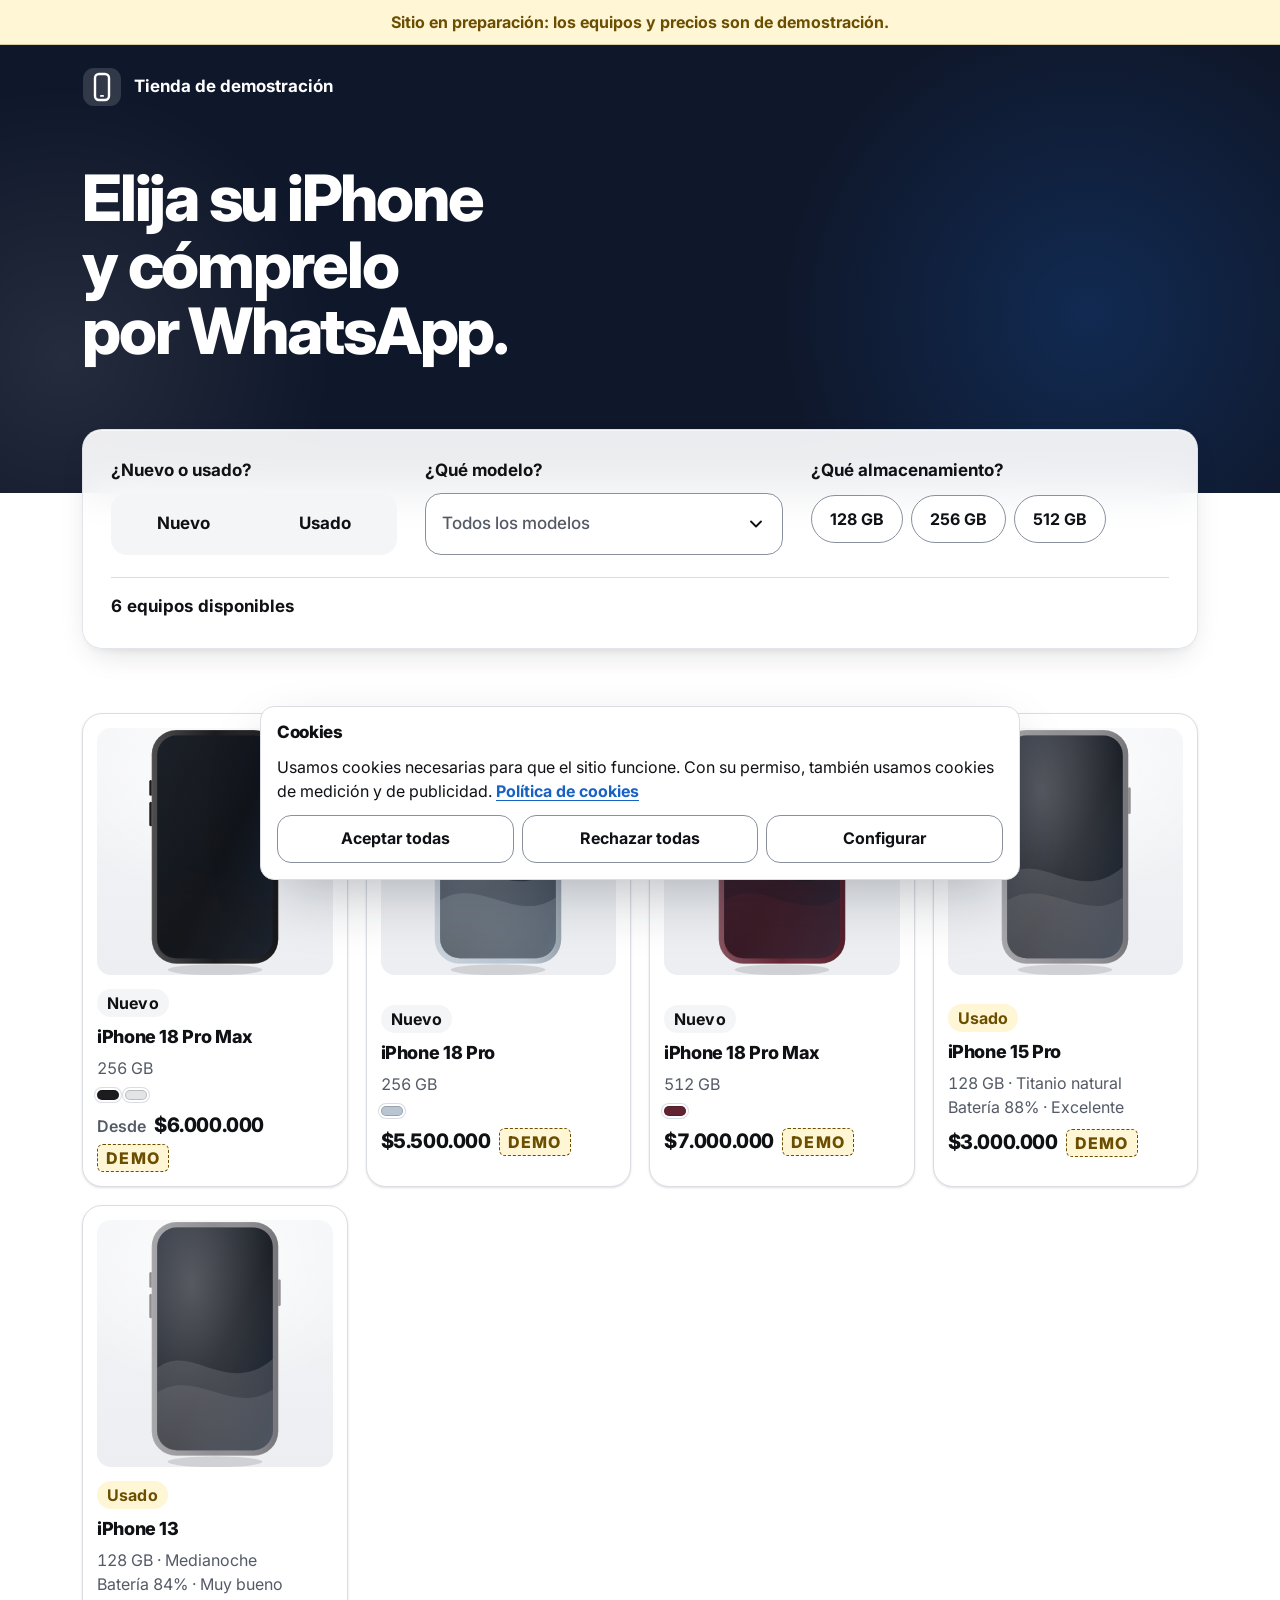
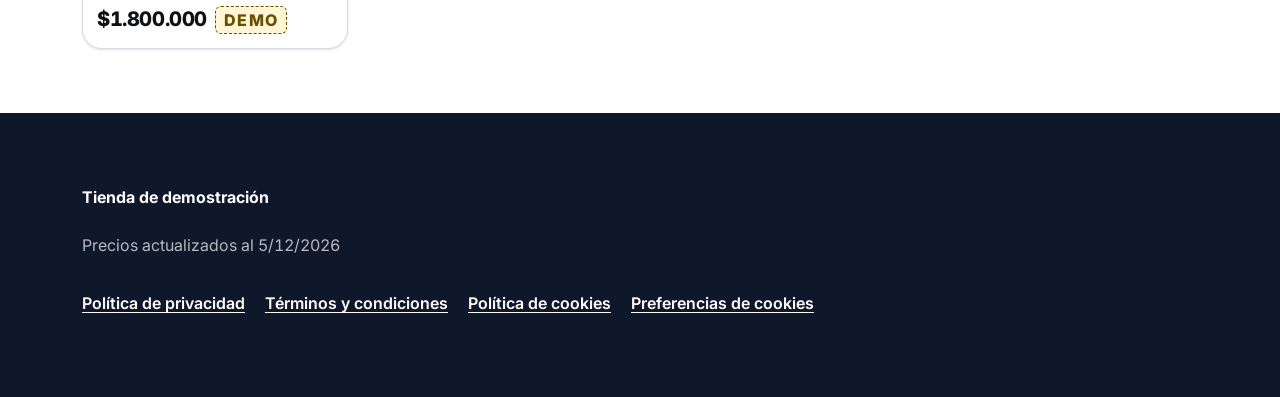
==== commit 8740c3de: "Legales B a G: asistente, documentos, banner de cookies, pop-up y bloqueo - 0016: campos del asisten" ====
--- a/index.html
+++ b/index.html
@@ -123,8 +123,9 @@
       <nav class="pie-enlaces" aria-label="Legales">
         <a href="privacidad/">Política de privacidad</a>
         <a href="terminos/">Términos y condiciones</a>
+        <a href="cookies/">Política de cookies</a>
+        <button type="button" class="pie-boton" data-preferencias-cookies hidden>Preferencias de cookies</button>
       </nav>
-      <p class="pie-aviso" id="pie-aviso" hidden></p>
     </div>
   </footer>
 
--- a/assets/css/sitio.css
+++ b/assets/css/sitio.css
@@ -799,7 +799,57 @@
 .pie-enlaces { display: flex; flex-wrap: wrap; gap: 4px 20px; }
 .pie-enlaces a { display: inline-flex; align-items: center; min-height: 44px; color: var(--sobre-secundario); font-weight: 600; }
 .pie :focus-visible { outline-color: var(--sobre-secundario); }
-.pie-aviso { font-size: 1rem; }
+.pie-boton {
+  display: inline-flex; align-items: center; min-height: 44px; padding: 0;
+  border: 0; background: none; color: var(--sobre-secundario);
+  font: inherit; font-weight: 600; text-decoration: underline; text-underline-offset: 3px; cursor: pointer;
+}
+.pie-boton[hidden] { display: none; }
+
+/* --- Banner de cookies (consentimiento.js) -------------------------------------
+   Fijo abajo: no mueve nada de la página (sin CLS). Los tres botones iguales. */
+.banner-cookies {
+  position: fixed; z-index: 40;
+  inset: auto 0 0 0;
+  padding: 0 12px calc(12px + env(safe-area-inset-bottom));
+  pointer-events: none;
+}
+.banner-cookies-caja {
+  pointer-events: auto;
+  display: grid; gap: 12px;
+  max-width: 760px; margin: 0 auto;
+  padding: 16px;
+  border: 1px solid var(--borde); border-radius: var(--radio-md);
+  background: var(--tarjeta); color: var(--texto);
+  box-shadow: var(--sombra-3);
+  max-height: calc(100dvh - 24px); overflow-y: auto;
+}
+.banner-cookies-titulo { font-size: 1.0625rem; font-weight: 800; }
+.banner-cookies-titulo:focus { outline: none; }
+.banner-cookies-texto { font-size: 1rem; line-height: 1.5; }
+.banner-cookies-texto a { color: var(--primario-texto); font-weight: 700; }
+.banner-cookies-botones { display: grid; grid-template-columns: repeat(3, minmax(0, 1fr)); gap: 8px; }
+.banner-cookies-botones .boton { min-height: 48px; padding-inline: 8px; width: 100%; }
+.banner-cookies-config { display: grid; gap: 12px; padding-top: 4px; border-top: 1px solid var(--borde); }
+.cookie-categoria { display: grid; gap: 2px; }
+.cookie-categoria-texto { color: var(--texto-suave); font-size: 1rem; padding-left: 58px; }
+.interruptor-cookie { display: inline-flex; align-items: center; gap: 12px; min-height: 44px; font-weight: 700; cursor: pointer; }
+.interruptor-cookie input {
+  appearance: none; flex: none; position: relative;
+  width: 46px; height: 28px; margin: 0;
+  border-radius: 999px; background: var(--borde-fuerte); cursor: pointer;
+}
+.interruptor-cookie input::after {
+  content: ""; position: absolute; top: 3px; left: 3px;
+  width: 22px; height: 22px; border-radius: 50%; background: #fff;
+  box-shadow: 0 1px 3px rgba(0, 0, 0, .3);
+}
+.interruptor-cookie input:checked { background: var(--primario); }
+.interruptor-cookie input:checked::after { left: 21px; }
+.interruptor-cookie input:disabled { cursor: not-allowed; opacity: .75; }
+.interruptor-cookie input:focus-visible { outline: 3px solid var(--texto); outline-offset: 2px; }
+@media (prefers-reduced-motion: no-preference) { .interruptor-cookie input::after { transition: left var(--rapido); } }
+@media (min-width: 900px) { .banner-cookies { padding-bottom: 20px; } }
 
 /* --- Pop-up de datos --------------------------------------------------------- */
 .popup {
@@ -890,6 +940,7 @@
 .legal { padding-block: calc(32px * var(--t-espacio)) calc(56px * var(--t-espacio)); max-width: 760px; }
 .legal h1 { font-size: max(1rem, calc(clamp(1.75rem, 5vw, 2.5rem) * var(--t-titulo))); font-weight: 800; margin-bottom: 20px; }
 .legal-texto { display: grid; gap: 14px; }
+.legal-revision { justify-self: start; padding: 4px 12px; border-radius: 999px; background: var(--superficie); color: var(--texto-suave); font-weight: 600; }
 .legal-texto h2 { font-size: max(1rem, calc(1.375rem * var(--t-titulo))); margin-top: 12px; }
 .legal-texto h3 { font-size: 1.125rem; margin-top: 8px; }
 .legal-texto ul, .legal-texto ol { margin: 0; padding-left: 22px; display: grid; gap: 6px; }
@@ -904,3 +955,15 @@
   .barra-compra .boton, .hoja-barra .boton { flex: none; width: 100%; }
 }
 .barra-compra .boton, .hoja-barra .boton { white-space: nowrap; }
+
+/* Aviso de privacidad corto del pop-up (0016) */
+.popup-aviso-legal { color: var(--texto-suave); font-size: 1rem; line-height: 1.5; }
+.popup-aviso-legal p { margin: 0; }
+.popup-aviso-legal a { color: var(--primario-texto); font-weight: 700; }
+
+/* Tablas de la Política de cookies (formatoBasico: .tabla-legal) */
+.tabla-legal { overflow-x: auto; margin: 4px 0 8px; }
+.tabla-legal table { width: 100%; border-collapse: collapse; }
+.tabla-legal th, .tabla-legal td { padding: 8px 10px; border: 1px solid var(--borde); text-align: left; vertical-align: top; }
+.tabla-legal thead th { background: var(--superficie); }
+.tabla-legal th[scope="row"] { width: 34%; font-weight: 700; }
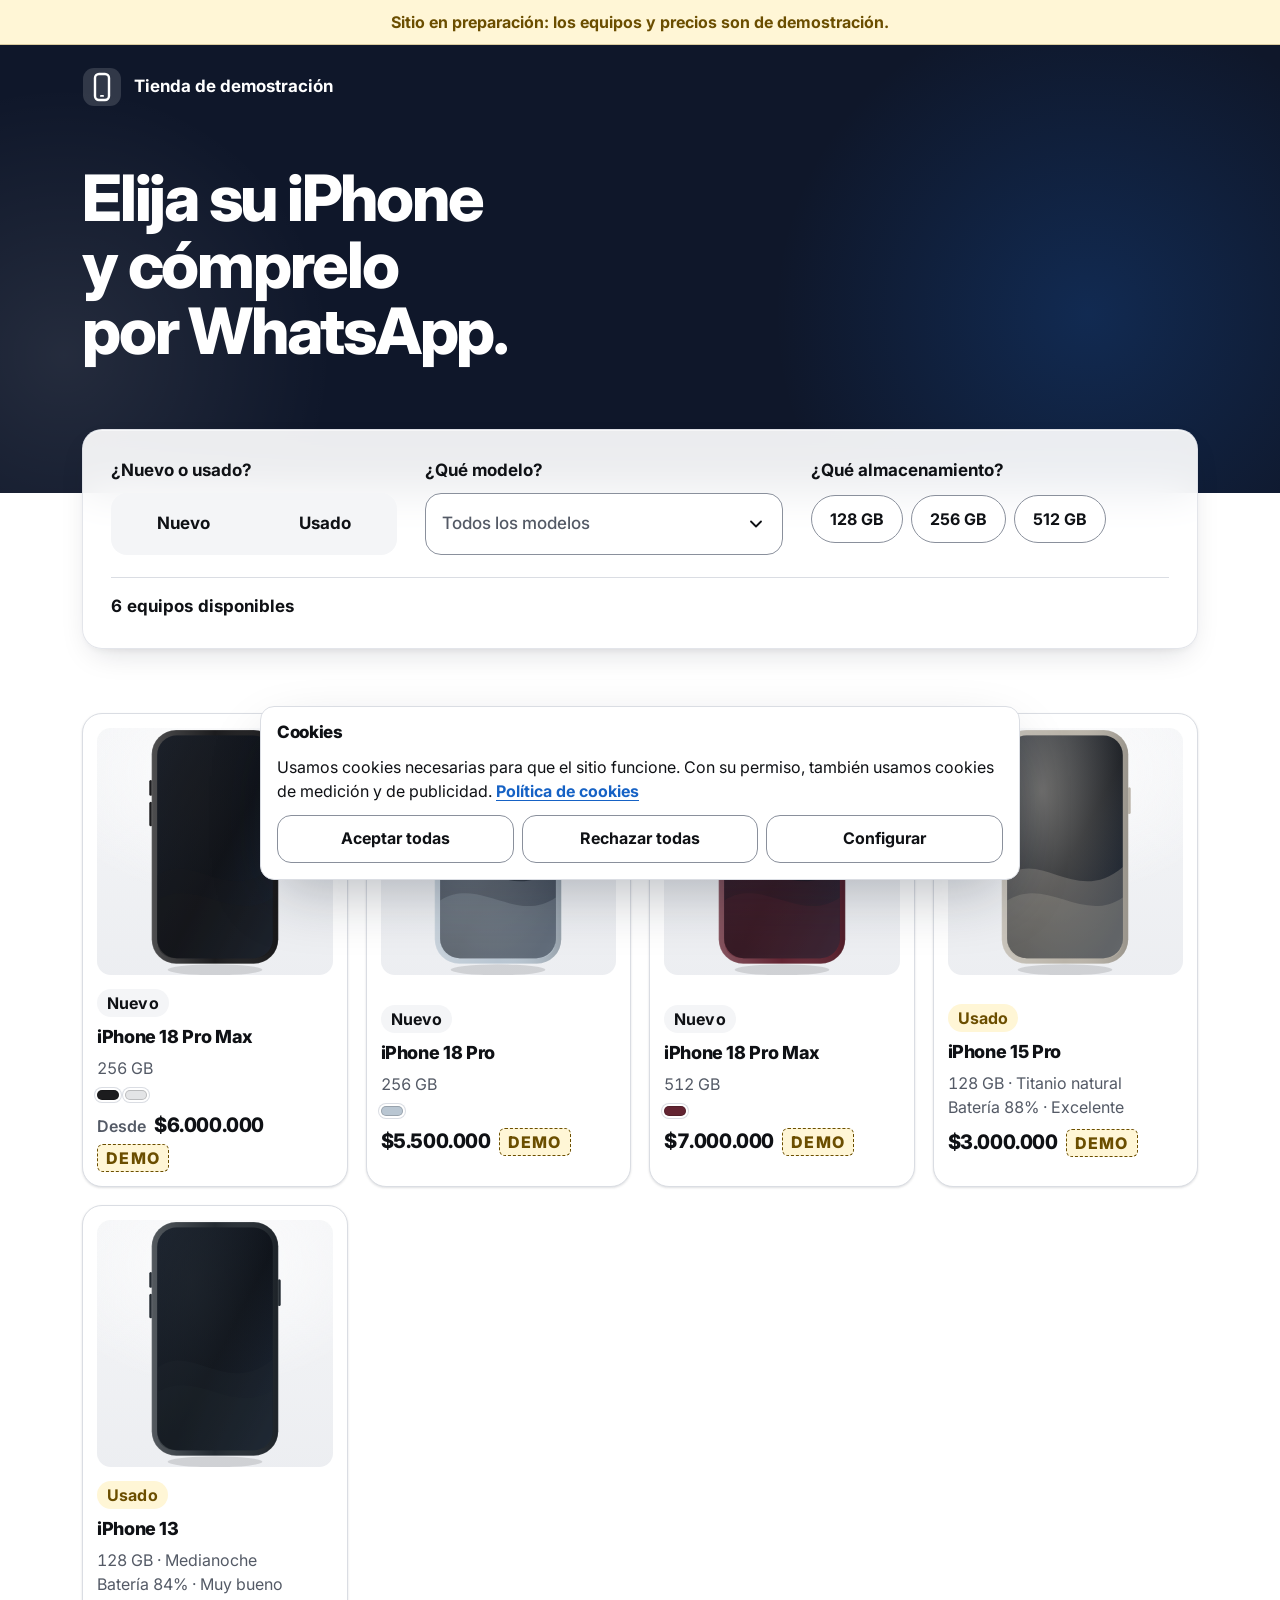
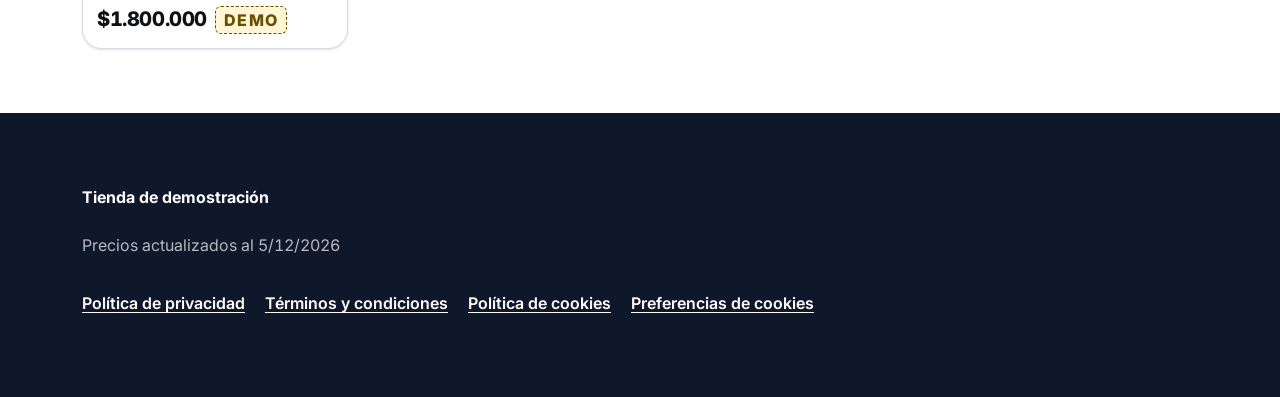
==== commit b08bb1f1: "Traspaso, punto 1: primer pintado en portugués Con el idioma guardado en "pt", el script en línea de" ====
--- a/index.html
+++ b/index.html
@@ -3,11 +3,11 @@
 <head>
   <meta charset="utf-8">
   <meta name="viewport" content="width=device-width, initial-scale=1, viewport-fit=cover">
-  <title>Elija su iPhone y cómprelo por WhatsApp</title>
-  <meta name="description" content="Elija su iPhone nuevo o usado, vea el precio y cómprelo por WhatsApp.">
+  <title data-t="sitio.titulo_pagina">Elija su iPhone y cómprelo por WhatsApp</title>
+  <meta name="description" data-t-content="sitio.meta_descripcion" content="Elija su iPhone nuevo o usado, vea el precio y cómprelo por WhatsApp.">
   <meta name="theme-color" content="#0F172A">
-  <!-- Apariencia de la tienda de la visita anterior (tema, tamaño y colores), antes del primer pintado. La guarda assets/js/tema.js. -->
-  <script>try{var a=JSON.parse(localStorage.getItem("cotizadora:apariencia")),r=document.documentElement;if(a&&a.vars){if(/^(claro|oscuro)$/.test(a.tema))r.dataset.tema=a.tema;if(/^(compacto|normal|grande)$/.test(a.tamano))r.dataset.tamano=a.tamano;for(var k in a.vars)if(/^--[a-z-]+$/.test(k)&&/^#[0-9A-Fa-f]{6}$/.test(a.vars[k]))r.style.setProperty(k,a.vars[k])}}catch(e){}</script>
+  <!-- Apariencia de la tienda de la visita anterior (tema, tamaño y colores), antes del primer pintado. La guarda assets/js/tema.js. Con el idioma guardado en portugués: lang="pt-BR" y los textos ocultos hasta que assets/js/i18n/primer-pintado.js los traduce (ver i18n.js). -->
+  <script>try{var a=JSON.parse(localStorage.getItem("cotizadora:apariencia")),r=document.documentElement;if(a&&a.vars){if(/^(claro|oscuro)$/.test(a.tema))r.dataset.tema=a.tema;if(/^(compacto|normal|grande)$/.test(a.tamano))r.dataset.tamano=a.tamano;for(var k in a.vars)if(/^--[a-z-]+$/.test(k)&&/^#[0-9A-Fa-f]{6}$/.test(a.vars[k]))r.style.setProperty(k,a.vars[k])}}catch(e){}try{if(localStorage.getItem("cotizadora:idioma")==="pt"){var h=document.documentElement,d="assets/js/i18n/";h.lang="pt-BR";h.dataset.traduciendo="";["i18n","es","pt"].forEach(function(n){var l=document.createElement("link");l.rel="modulepreload";l.href=d+n+".js";document.head.appendChild(l)});var s=document.createElement("script");s.type="module";s.src=d+"primer-pintado.js";document.head.appendChild(s);setTimeout(function(){h.removeAttribute("data-traduciendo")},3000)}}catch(e){}</script>
   <link rel="icon" href="data:,">
   <link rel="preconnect" href="https://fonts.googleapis.com">
   <link rel="preconnect" href="https://fonts.gstatic.com" crossorigin>
@@ -28,11 +28,9 @@
   <script type="module" src="assets/js/sitio/principal.js"></script>
 </head>
 <body>
-  <a class="salto" href="#galeria">Ir a los equipos</a>
+  <a class="salto" href="#galeria" data-t="sitio.saltar">Ir a los equipos</a>
 
-  <div class="franja-demo" id="franja-demo" role="status" hidden>
-    Sitio en preparación: los equipos y precios son de demostración.
-  </div>
+  <div class="franja-demo" id="franja-demo" role="status" data-t="sitio.franja_demo" hidden>Sitio en preparación: los equipos y precios son de demostración.</div>
 
   <header class="encabezado">
     <div class="contenedor">
@@ -40,45 +38,45 @@
         <span class="marca-logo" id="marca-logo"></span>
         <span class="marca-nombre" id="marca-nombre"></span>
       </div>
-      <h1 class="titulo">Elija su iPhone y cómprelo por WhatsApp.</h1>
+      <h1 class="titulo" data-t="sitio.titulo">Elija su iPhone y cómprelo por WhatsApp.</h1>
     </div>
   </header>
 
   <main id="contenido">
     <section class="contenedor filtros-envoltura" aria-labelledby="filtros-titulo">
-      <h2 class="oculto-visual" id="filtros-titulo">Filtros</h2>
+      <h2 class="oculto-visual" id="filtros-titulo" data-t="sitio.filtros.titulo">Filtros</h2>
       <div class="filtros" id="filtros">
         <div class="filtro" role="group" aria-labelledby="f-condicion-titulo">
-          <p class="filtro-pregunta" id="f-condicion-titulo">¿Nuevo o usado?</p>
+          <p class="filtro-pregunta" id="f-condicion-titulo" data-t="sitio.filtros.condicion">¿Nuevo o usado?</p>
           <div class="segmentado" id="f-condicion">
-            <button type="button" class="segmento" data-valor="nuevo" aria-pressed="false">Nuevo</button>
-            <button type="button" class="segmento" data-valor="usado" aria-pressed="false">Usado</button>
+            <button type="button" class="segmento" data-valor="nuevo" aria-pressed="false" data-t="sitio.condicion.nuevo">Nuevo</button>
+            <button type="button" class="segmento" data-valor="usado" aria-pressed="false" data-t="sitio.condicion.usado">Usado</button>
           </div>
         </div>
 
         <div class="filtro">
-          <p class="filtro-pregunta" id="f-modelo-titulo">¿Qué modelo?</p>
+          <p class="filtro-pregunta" id="f-modelo-titulo" data-t="sitio.filtros.modelo">¿Qué modelo?</p>
           <div class="desplegable" id="f-modelo"></div>
         </div>
 
         <div class="filtro" role="group" aria-labelledby="f-capacidad-titulo">
-          <p class="filtro-pregunta" id="f-capacidad-titulo">¿Qué almacenamiento?</p>
+          <p class="filtro-pregunta" id="f-capacidad-titulo" data-t="sitio.filtros.capacidad">¿Qué almacenamiento?</p>
           <div class="chips" id="f-capacidad"></div>
         </div>
 
         <div class="filtros-pie">
           <p class="contador cifras" id="contador" role="status" aria-live="polite"></p>
-          <button type="button" class="boton--enlace boton" id="limpiar" hidden>Limpiar filtros</button>
+          <button type="button" class="boton--enlace boton" id="limpiar" data-t="sitio.filtros.limpiar" hidden>Limpiar filtros</button>
         </div>
       </div>
     </section>
 
     <section class="contenedor galeria-envoltura" id="galeria" aria-labelledby="galeria-titulo" tabindex="-1">
-      <h2 class="oculto-visual" id="galeria-titulo">Equipos disponibles</h2>
+      <h2 class="oculto-visual" id="galeria-titulo" data-t="sitio.galeria.titulo">Equipos disponibles</h2>
       <p class="aviso-carga" id="aviso-carga" role="alert" hidden></p>
       <!-- Vista de los equipos: cuadrícula (por defecto) o carrusel (flechas e indicador solo en carrusel) -->
       <div class="vista-equipos" id="vista-equipos">
-        <button type="button" class="ce-flecha ce-anterior" aria-label="Equipo anterior" hidden><svg viewBox="0 0 24 24" aria-hidden="true" focusable="false"><path d="M15 5l-7 7 7 7" fill="none" stroke="currentColor" stroke-width="2.4" stroke-linecap="round" stroke-linejoin="round"/></svg></button>
+        <button type="button" class="ce-flecha ce-anterior" aria-label="Equipo anterior" data-t-aria-label="sitio.carrusel.anterior" hidden><svg viewBox="0 0 24 24" aria-hidden="true" focusable="false"><path d="M15 5l-7 7 7 7" fill="none" stroke="currentColor" stroke-width="2.4" stroke-linecap="round" stroke-linejoin="round"/></svg></button>
         <div class="ce-ventana">
           <ul class="galeria" id="lista-equipos" aria-busy="true">
             <li class="tarjeta tarjeta--esqueleto" aria-hidden="true"></li>
@@ -86,16 +84,16 @@
             <li class="tarjeta tarjeta--esqueleto" aria-hidden="true"></li>
           </ul>
         </div>
-        <button type="button" class="ce-flecha ce-siguiente" aria-label="Equipo siguiente" hidden><svg viewBox="0 0 24 24" aria-hidden="true" focusable="false"><path d="M9 5l7 7-7 7" fill="none" stroke="currentColor" stroke-width="2.4" stroke-linecap="round" stroke-linejoin="round"/></svg></button>
+        <button type="button" class="ce-flecha ce-siguiente" aria-label="Equipo siguiente" data-t-aria-label="sitio.carrusel.siguiente" hidden><svg viewBox="0 0 24 24" aria-hidden="true" focusable="false"><path d="M9 5l7 7-7 7" fill="none" stroke="currentColor" stroke-width="2.4" stroke-linecap="round" stroke-linejoin="round"/></svg></button>
         <p class="ce-indicador cifras" aria-live="polite" hidden></p>
       </div>
       <div class="vacio" id="vacio" hidden>
-        <p class="vacio-texto">En este momento no tenemos ese equipo publicado.</p>
-        <button type="button" class="boton boton--secundario boton--grande" id="consultar-sin-stock">Consultar por WhatsApp</button>
+        <p class="vacio-texto" data-t="sitio.vacio.texto">En este momento no tenemos ese equipo publicado.</p>
+        <button type="button" class="boton boton--secundario boton--grande" id="consultar-sin-stock" data-t="sitio.vacio.consultar">Consultar por WhatsApp</button>
       </div>
     </section>
 
-    <section class="contenedor detalle-en-linea" id="detalle-en-linea" aria-label="Detalle del equipo" hidden></section>
+    <section class="contenedor detalle-en-linea" id="detalle-en-linea" aria-label="Detalle del equipo" data-t-aria-label="sitio.detalle.region" hidden></section>
 
     <!-- Reseñas: solo si la tienda las muestra y hay alguna (assets/js/sitio/resenas.js) -->
     <section class="resenas" id="resenas" aria-labelledby="resenas-titulo" hidden>
@@ -120,11 +118,11 @@
     <div class="contenedor pie-grilla">
       <p class="pie-tienda" id="pie-tienda"></p>
       <p class="pie-precios cifras" id="pie-precios"></p>
-      <nav class="pie-enlaces" aria-label="Legales">
-        <a href="privacidad/">Política de privacidad</a>
-        <a href="terminos/">Términos y condiciones</a>
-        <a href="cookies/">Política de cookies</a>
-        <button type="button" class="pie-boton" data-preferencias-cookies hidden>Preferencias de cookies</button>
+      <nav class="pie-enlaces" aria-label="Legales" data-t-aria-label="sitio.pie.legales">
+        <a href="privacidad/" data-t="sitio.pie.privacidad">Política de privacidad</a>
+        <a href="terminos/" data-t="sitio.pie.terminos">Términos y condiciones</a>
+        <a href="cookies/" data-t="sitio.pie.cookies">Política de cookies</a>
+        <button type="button" class="pie-boton" data-preferencias-cookies data-t="sitio.pie.preferencias_cookies" hidden>Preferencias de cookies</button>
       </nav>
     </div>
   </footer>
@@ -133,7 +131,7 @@
   <dialog class="hoja" id="hoja-detalle" aria-labelledby="detalle-titulo">
     <div class="hoja-cabecera" id="hoja-agarre">
       <span class="hoja-agarradera" aria-hidden="true"></span>
-      <button type="button" class="boton-icono hoja-cerrar" id="cerrar-detalle" aria-label="Cerrar el detalle">
+      <button type="button" class="boton-icono hoja-cerrar" id="cerrar-detalle" aria-label="Cerrar el detalle" data-t-aria-label="sitio.detalle.cerrar">
         <svg viewBox="0 0 24 24" aria-hidden="true"><path d="M6 6l12 12M18 6L6 18" stroke="currentColor" stroke-width="2.2" stroke-linecap="round"/></svg>
       </button>
     </div>
@@ -148,14 +146,14 @@
   <dialog class="visor" id="visor-resena" aria-labelledby="visor-titulo">
     <div class="visor-barra">
       <p class="visor-titulo cifras" id="visor-titulo"></p>
-      <button type="button" class="visor-cerrar" aria-label="Cerrar"><svg viewBox="0 0 24 24" aria-hidden="true" focusable="false"><path d="M6 6l12 12M18 6L6 18" fill="none" stroke="currentColor" stroke-width="2.2" stroke-linecap="round"/></svg></button>
+      <button type="button" class="visor-cerrar" aria-label="Cerrar" data-t-aria-label="sitio.visor.cerrar"><svg viewBox="0 0 24 24" aria-hidden="true" focusable="false"><path d="M6 6l12 12M18 6L6 18" fill="none" stroke="currentColor" stroke-width="2.2" stroke-linecap="round"/></svg></button>
     </div>
     <div class="visor-medio"></div>
     <p class="visor-texto" hidden></p>
     <p class="visor-origen" hidden></p>
     <div class="visor-nav" hidden>
-      <button type="button" class="boton boton--secundario" data-paso="-1">Anterior</button>
-      <button type="button" class="boton boton--secundario" data-paso="1">Siguiente</button>
+      <button type="button" class="boton boton--secundario" data-paso="-1" data-t="sitio.visor.anterior">Anterior</button>
+      <button type="button" class="boton boton--secundario" data-paso="1" data-t="sitio.visor.siguiente">Siguiente</button>
     </div>
   </dialog>
 </body>
--- a/assets/css/base.css
+++ b/assets/css/base.css
@@ -25,6 +25,9 @@
   --exito-fondo: #ECFDF3;
   --aviso: #6B4E00;
   --aviso-fondo: #FFF6D6;
+  /* Violeta del botón "Ver intro" del panel (texto blanco: 7,1:1) */
+  --violeta: #6D28D9;
+  --sobre-violeta: #FFFFFF;
 
   --font: "Inter", system-ui, -apple-system, "Segoe UI", Roboto, Arial, sans-serif;
   --radio: 20px;
@@ -56,6 +59,8 @@
   --exito-fondo: #0B2A1C;
   --aviso: #FEDF89;
   --aviso-fondo: #3A2E05;
+  --violeta: #7C3AED;
+  --sobre-violeta: #FFFFFF;
   --sombra-1: 0 1px 2px rgba(0, 0, 0, .4);
   --sombra-2: 0 12px 32px -12px rgba(0, 0, 0, .6);
   --sombra-3: 0 24px 64px -16px rgba(0, 0, 0, .7);
@@ -151,6 +156,12 @@
     0 10px 24px -12px color-mix(in srgb, var(--primario) 85%, #000),
     0 2px 6px -2px color-mix(in srgb, var(--primario) 45%, transparent);
 }
+.boton--violeta {
+  background: var(--violeta);
+  color: var(--sobre-violeta);
+  box-shadow: inset 0 1px 0 rgba(255, 255, 255, .22), 0 10px 24px -12px color-mix(in srgb, var(--violeta) 85%, #000);
+}
+.boton--violeta:hover:not(:disabled) { background: color-mix(in srgb, var(--violeta) 88%, #000); }
 .boton--secundario {
   background: transparent;
   color: var(--texto);
--- a/assets/css/sitio.css
+++ b/assets/css/sitio.css
@@ -12,6 +12,12 @@
 :root { --t-titulo: 1; --t-espacio: 1; }
 :root[data-tamano="compacto"] { --t-titulo: .84; --t-espacio: .72; }
 :root[data-tamano="grande"] { font-size: 112.5%; }
+
+/* --- Primer pintado en portugués --------------------------------------------
+   Con el idioma guardado en "pt", el script del <head> marca data-traduciendo:
+   los textos del HTML (en español) no se ven hasta que traducirDom() los
+   cambia. Ocupan su lugar, así que no mueven nada (CLS). */
+:root[data-traduciendo] [data-t] { visibility: hidden; }
 
 /* --- Franja demo ----------------------------------------------------------- */
 .franja-demo {
@@ -814,6 +820,7 @@
   padding: 0 12px calc(12px + env(safe-area-inset-bottom));
   pointer-events: none;
 }
+.banner-cookies[hidden] { display: none; }
 .banner-cookies-caja {
   pointer-events: auto;
   display: grid; gap: 12px;
@@ -967,3 +974,53 @@
 .tabla-legal th, .tabla-legal td { padding: 8px 10px; border: 1px solid var(--borde); text-align: left; vertical-align: top; }
 .tabla-legal thead th { background: var(--superficie); }
 .tabla-legal th[scope="row"] { width: 34%; font-weight: 700; }
+
+/* --- Globo de ayuda (ayuda.js, F) ---------------------------------------------
+   Fijo abajo a la derecha. Sube por encima de la barra de compra con transform
+   (no mueve nada: sin CLS). La onda de radar anima solo transform y opacity,
+   cada 3 s, y no existe con reduced-motion. */
+.ayuda-globo {
+  position: fixed; z-index: 35;
+  right: max(16px, env(safe-area-inset-right));
+  bottom: calc(16px + env(safe-area-inset-bottom));
+  display: grid; place-items: center;
+  width: 56px; height: 56px; padding: 0;
+  border: 0; border-radius: 50%;
+  background: var(--primario); color: var(--sobre-primario);
+  font: 800 1.625rem/1 var(--font);
+  box-shadow: var(--sombra-2);
+  cursor: pointer;
+  transform: translateY(calc(-1 * var(--ayuda-subir, 0px)));
+  transition: transform var(--medio) var(--curva);
+}
+.ayuda-globo[hidden] { display: none; }
+.ayuda-globo:focus-visible { outline: 3px solid var(--texto); outline-offset: 3px; }
+@media (prefers-reduced-motion: no-preference) {
+  .ayuda-globo::after {
+    content: ""; position: absolute; inset: 0;
+    border-radius: 50%;
+    border: 2px solid var(--primario);
+    pointer-events: none;
+    animation: ayuda-radar 3s ease-out infinite;
+  }
+}
+@media (prefers-reduced-motion: reduce) { .ayuda-globo { transition: none; } }
+@keyframes ayuda-radar {
+  0% { transform: scale(1); opacity: .7; }
+  70%, 100% { transform: scale(1.7); opacity: 0; }
+}
+.ayuda-dialogo {
+  width: min(520px, calc(100vw - 32px));
+  max-height: calc(100dvh - 32px);
+  padding: 0; border: 0; border-radius: var(--radio);
+  background: var(--tarjeta); color: var(--texto);
+  box-shadow: var(--sombra-3);
+}
+.ayuda-dialogo::backdrop { background: rgba(8, 10, 14, .6); }
+.ayuda-contenido { position: relative; display: grid; gap: 14px; padding: 22px 20px 20px; }
+.ayuda-contenido h2 { padding-right: 48px; font-size: 1.25rem; font-weight: 800; line-height: 1.3; }
+.ayuda-cerrar { position: absolute; right: 10px; top: 10px; }
+.ayuda-opciones { display: grid; grid-template-columns: 1fr 1fr; gap: 10px; }
+.ayuda-video { display: block; border-radius: 12px; background: #000; }
+.ayuda-video--celular { width: auto; max-width: 100%; height: min(60dvh, 520px); aspect-ratio: 9 / 16; margin: 0 auto; }
+.ayuda-video--computadora { width: 100%; aspect-ratio: 16 / 9; }
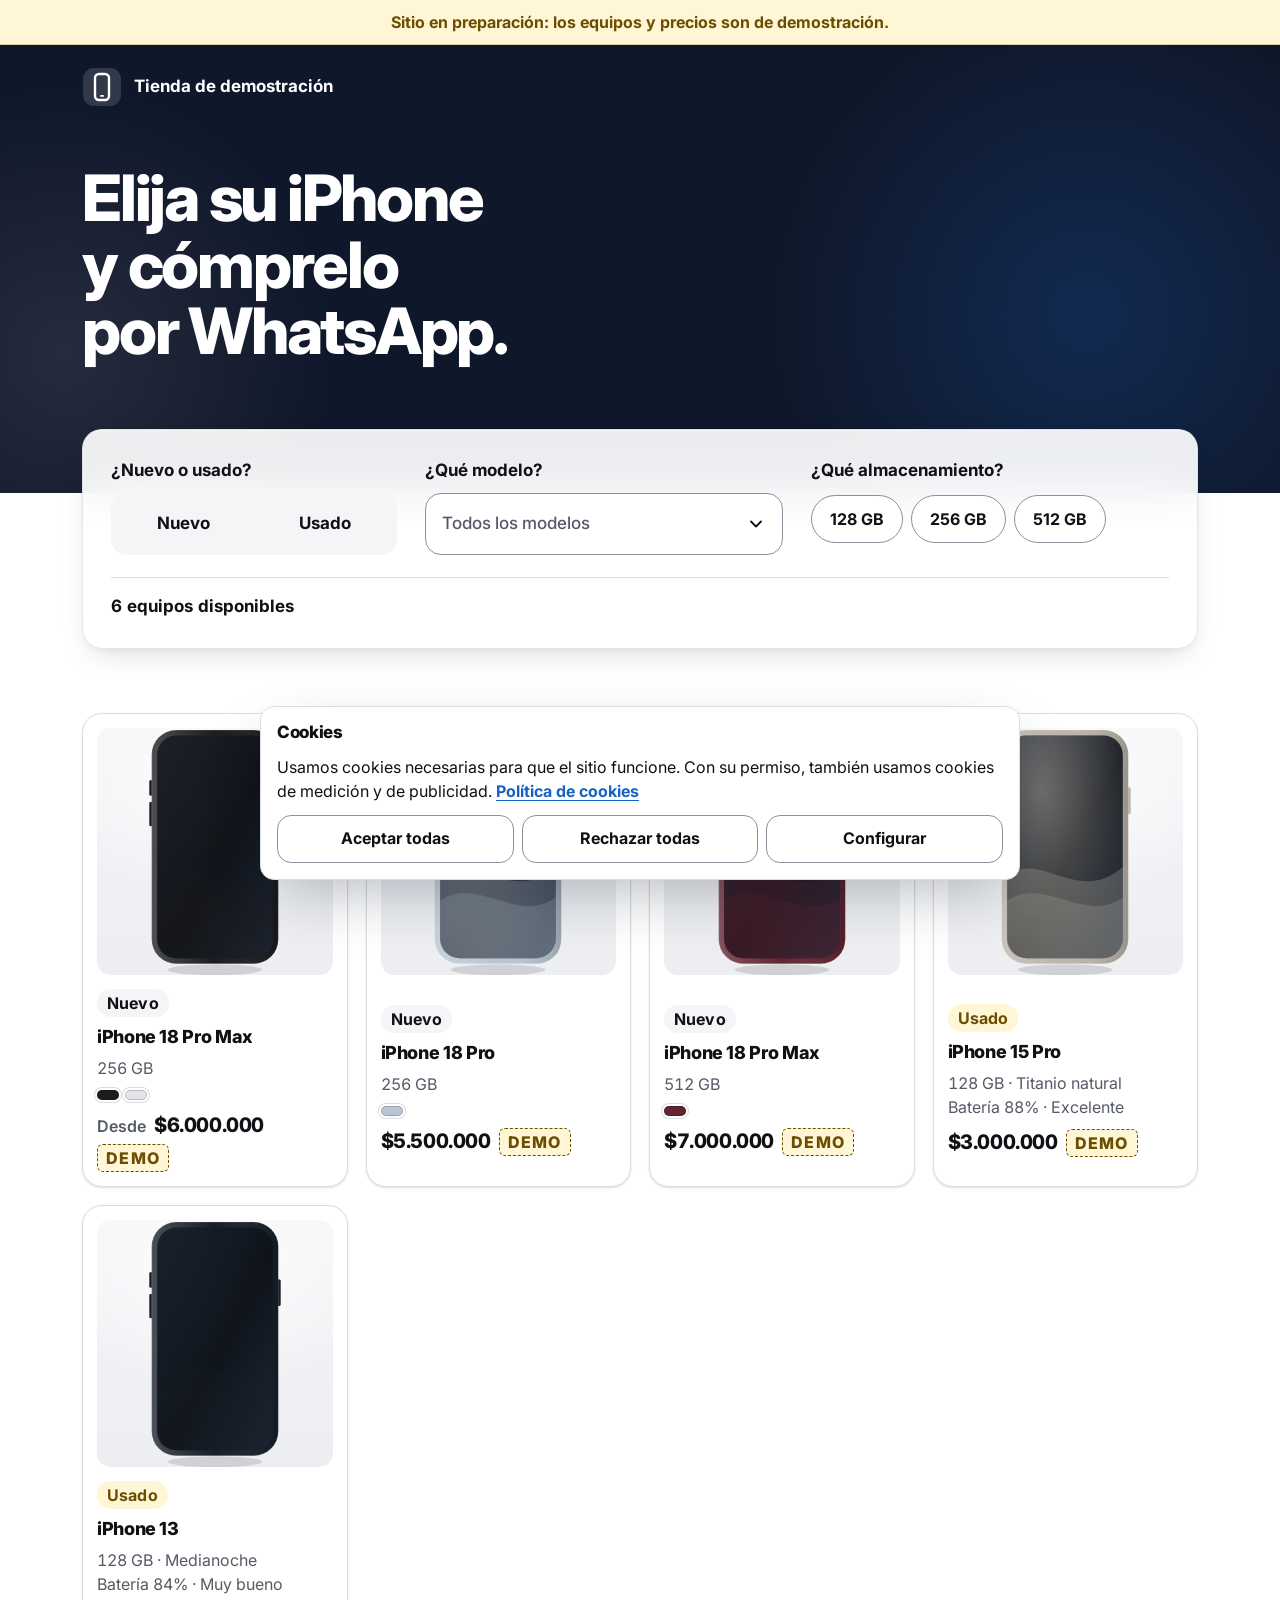
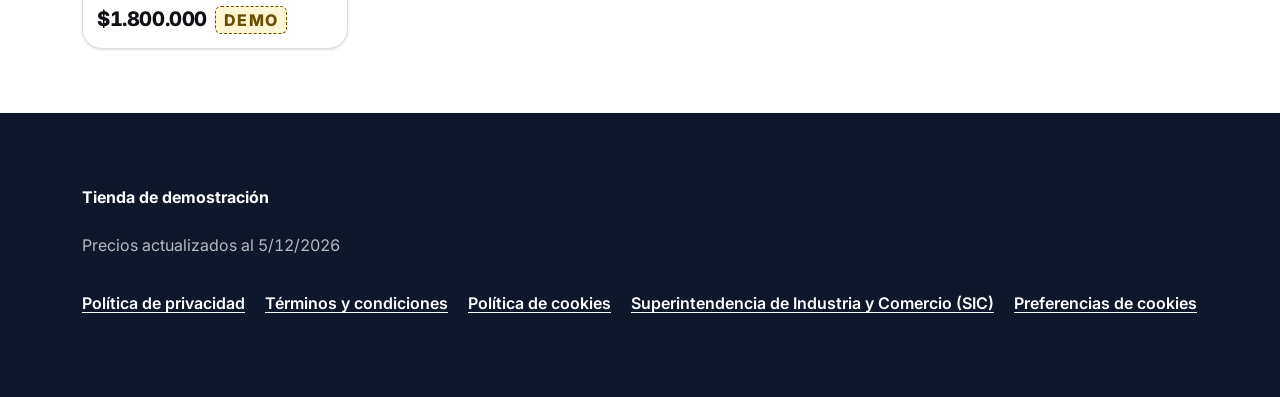
==== commit 1247ac25: "Investigación con Gemini, punto 4: Colombia, términos y enlace a la SIC (0030) - Términos de Colombi" ====
--- a/index.html
+++ b/index.html
@@ -122,6 +122,7 @@
         <a href="privacidad/" data-t="sitio.pie.privacidad">Política de privacidad</a>
         <a href="terminos/" data-t="sitio.pie.terminos">Términos y condiciones</a>
         <a href="cookies/" data-t="sitio.pie.cookies">Política de cookies</a>
+        <a id="pie-consumidor" href="#" target="_blank" rel="noopener" hidden></a>
         <button type="button" class="pie-boton" data-preferencias-cookies data-t="sitio.pie.preferencias_cookies" hidden>Preferencias de cookies</button>
       </nav>
     </div>
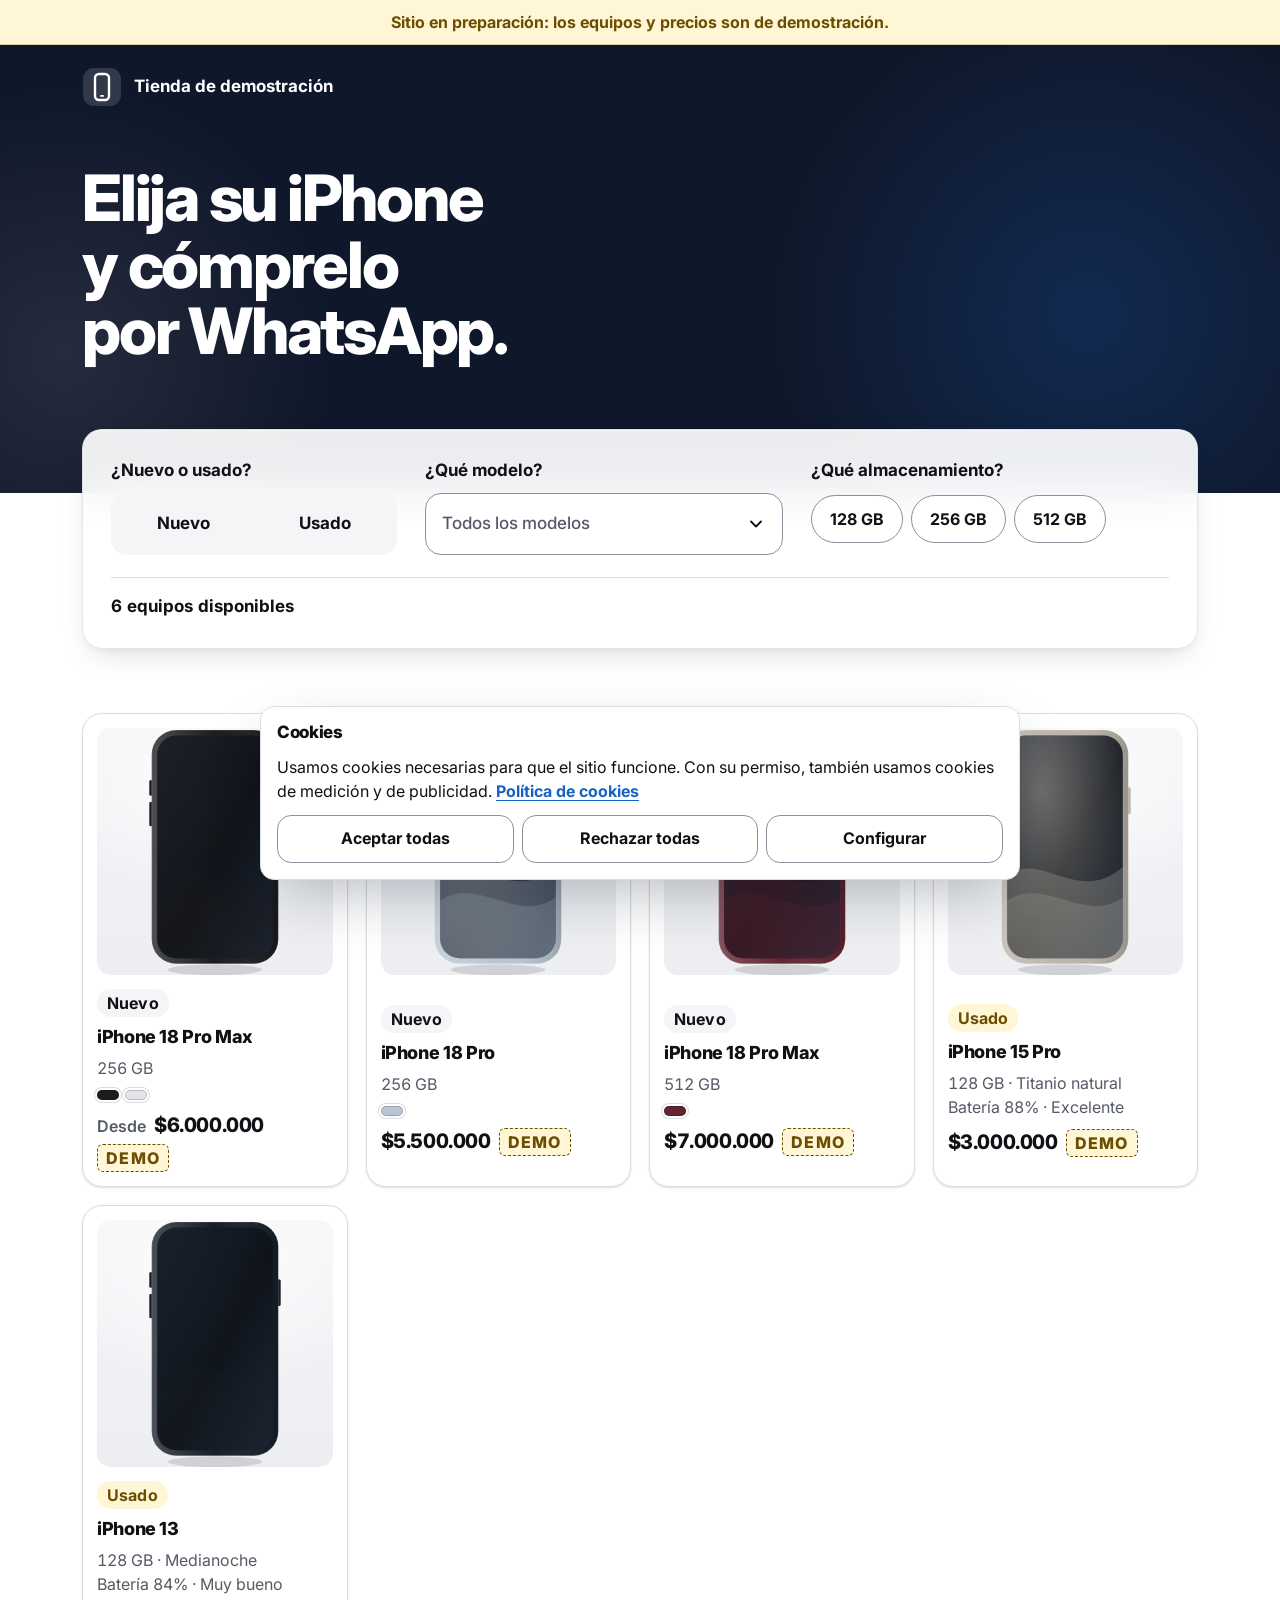
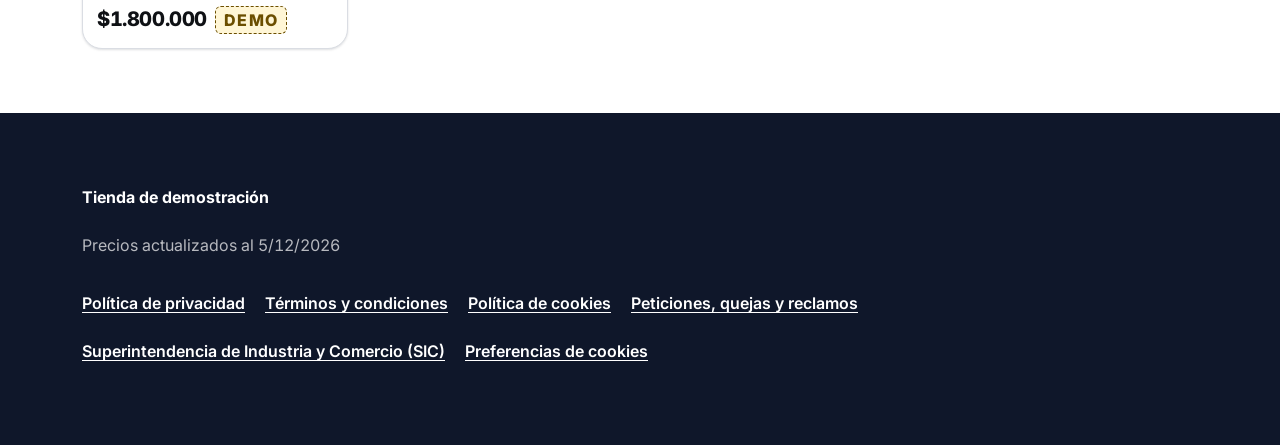
==== commit 55c3af74: "Investigación con Gemini, punto 5: página de solicitudes con radicado - /solicitudes/ (solicitudes/i" ====
--- a/index.html
+++ b/index.html
@@ -122,6 +122,7 @@
         <a href="privacidad/" data-t="sitio.pie.privacidad">Política de privacidad</a>
         <a href="terminos/" data-t="sitio.pie.terminos">Términos y condiciones</a>
         <a href="cookies/" data-t="sitio.pie.cookies">Política de cookies</a>
+        <a id="pie-solicitudes" href="solicitudes/" hidden></a>
         <a id="pie-consumidor" href="#" target="_blank" rel="noopener" hidden></a>
         <button type="button" class="pie-boton" data-preferencias-cookies data-t="sitio.pie.preferencias_cookies" hidden>Preferencias de cookies</button>
       </nav>
--- a/assets/css/sitio.css
+++ b/assets/css/sitio.css
@@ -947,6 +947,10 @@
 .legal { padding-block: calc(32px * var(--t-espacio)) calc(56px * var(--t-espacio)); max-width: 760px; }
 .legal h1 { font-size: max(1rem, calc(clamp(1.75rem, 5vw, 2.5rem) * var(--t-titulo))); font-weight: 800; margin-bottom: 20px; }
 .legal-texto { display: grid; gap: 14px; }
+/* Página de solicitudes (/solicitudes/): el formulario del pop-up dentro de la página. */
+.solicitudes-form fieldset { border: 0; padding: 0; margin: 0; min-width: 0; }
+.solicitudes-form legend { padding: 0; margin-bottom: 6px; }
+.solicitudes-form fieldset .casilla + .casilla { margin-top: 8px; }
 .legal-revision { justify-self: start; padding: 4px 12px; border-radius: 999px; background: var(--superficie); color: var(--texto-suave); font-weight: 600; }
 .legal-texto h2 { font-size: max(1rem, calc(1.375rem * var(--t-titulo))); margin-top: 12px; }
 .legal-texto h3 { font-size: 1.125rem; margin-top: 8px; }
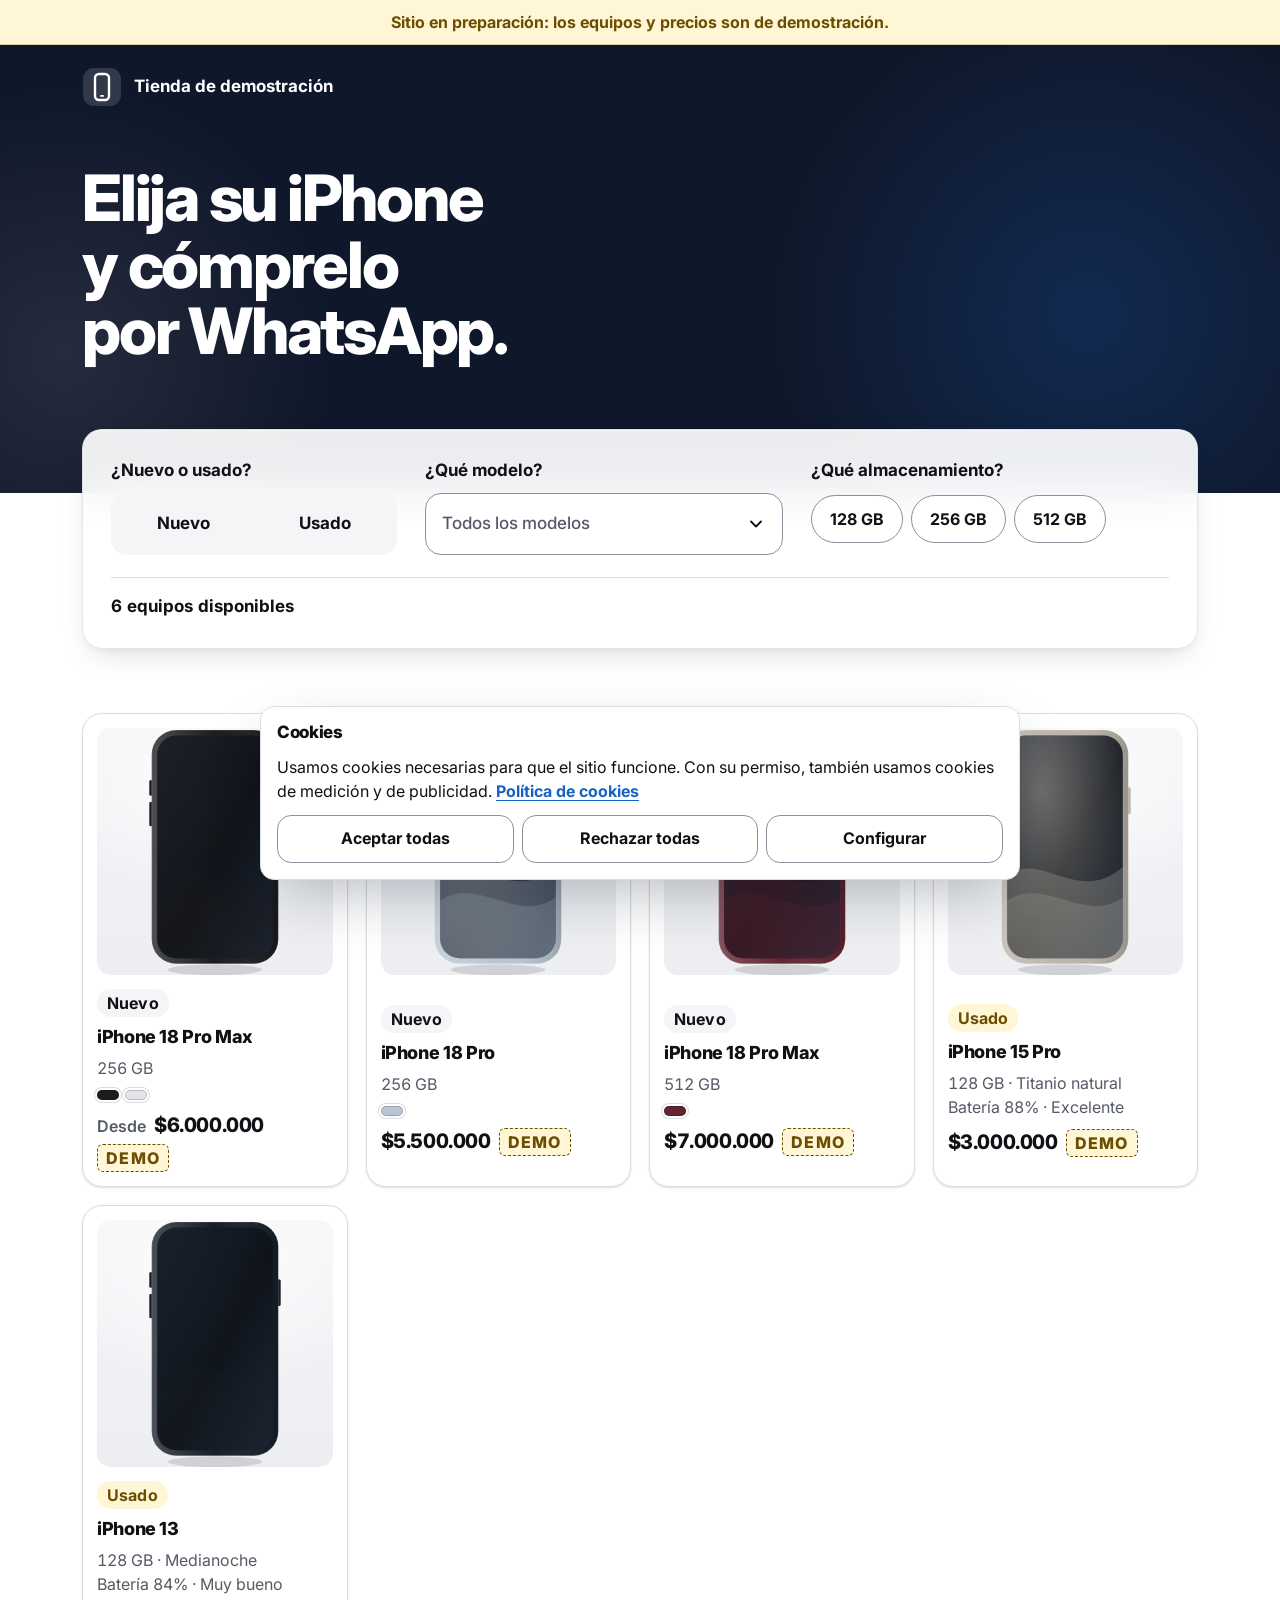
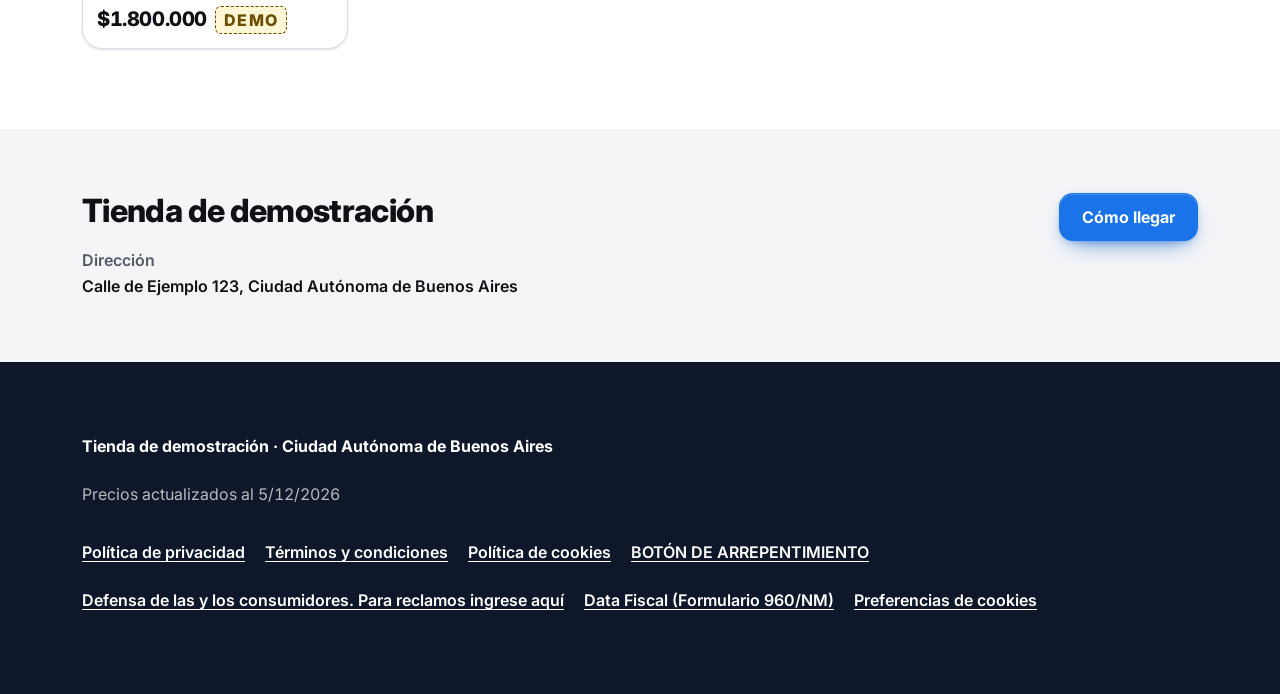
==== commit c51a9e91: "Tienda de ejemplo de Argentina, dólar, promos y stock contado (0037 a 0040) - 0037: la instalación n" ====
--- a/index.html
+++ b/index.html
@@ -30,6 +30,12 @@
 <body>
   <a class="salto" href="#galeria" data-t="sitio.saltar">Ir a los equipos</a>
 
+  <!-- Banner de promos (0039, Promos en el panel): fijo arriba, con el texto que corre. La pista es decorativa; el texto lo leen los lectores de pantalla en #promo-texto. Lo arma assets/js/sitio/promo.js. -->
+  <div class="promo-banner" id="promo-banner" role="region" aria-label="Promoción" data-t-aria-label="sitio.promo.region" hidden>
+    <div class="promo-ventana" aria-hidden="true"><div class="promo-pista" id="promo-pista"></div></div>
+    <p class="oculto-visual" id="promo-texto"></p>
+    <button type="button" class="promo-pausa" id="promo-pausa" aria-pressed="false" aria-label="Pausar el texto de la promoción" data-t-aria-label="sitio.promo.pausar"><svg viewBox="0 0 24 24" aria-hidden="true" focusable="false"><path class="icono-pausa" d="M8 5v14M16 5v14" fill="none" stroke="currentColor" stroke-width="2.6" stroke-linecap="round"/><path class="icono-seguir" d="M8 5l11 7-11 7z" fill="currentColor"/></svg></button>
+  </div>
   <div class="franja-demo" id="franja-demo" role="status" data-t="sitio.franja_demo" hidden>Sitio en preparación: los equipos y precios son de demostración.</div>
 
   <header class="encabezado">
@@ -118,12 +124,14 @@
     <div class="contenedor pie-grilla">
       <p class="pie-tienda" id="pie-tienda"></p>
       <p class="pie-precios cifras" id="pie-precios"></p>
+      <p class="pie-precios cifras" id="pie-cambio" hidden></p>
       <nav class="pie-enlaces" aria-label="Legales" data-t-aria-label="sitio.pie.legales">
         <a href="privacidad/" data-t="sitio.pie.privacidad">Política de privacidad</a>
         <a href="terminos/" data-t="sitio.pie.terminos">Términos y condiciones</a>
         <a href="cookies/" data-t="sitio.pie.cookies">Política de cookies</a>
         <a id="pie-solicitudes" href="solicitudes/" hidden></a>
         <a id="pie-consumidor" href="#" target="_blank" rel="noopener" hidden></a>
+        <a id="pie-data-fiscal" href="#" target="_blank" rel="noopener" data-t="sitio.pie.data_fiscal" hidden>Data Fiscal (Formulario 960/NM)</a>
         <button type="button" class="pie-boton" data-preferencias-cookies data-t="sitio.pie.preferencias_cookies" hidden>Preferencias de cookies</button>
       </nav>
     </div>
--- a/assets/css/sitio.css
+++ b/assets/css/sitio.css
@@ -1028,3 +1028,69 @@
 .ayuda-video { display: block; border-radius: 12px; background: #000; }
 .ayuda-video--celular { width: auto; max-width: 100%; height: min(60dvh, 520px); aspect-ratio: 9 / 16; margin: 0 auto; }
 .ayuda-video--computadora { width: 100%; aspect-ratio: 16 / 9; }
+
+/* --- Banner de promos (0039) -------------------------------------------------
+   Fijo arriba, con los colores invertidos del sitio (contraste AA en los dos
+   temas). La pista tiene dos mitades iguales y se mueve media pista
+   (promo.js pone la duración). Se detiene con el botón, con el mouse encima
+   o con el foco adentro; con reduced-motion queda quieto. */
+:root { --alto-promo: 0px; }
+:root.con-promo { --alto-promo: 48px; }
+.promo-banner {
+  position: sticky; top: 0; z-index: 60;
+  display: flex; align-items: center;
+  min-height: 48px;
+  background: var(--texto); color: var(--fondo);
+  font-weight: 700;
+}
+.promo-ventana { flex: 1; min-width: 0; overflow: hidden; overflow: clip; }
+.promo-pista { display: flex; width: max-content; animation: promo-correr 20s linear infinite; }
+.promo-mitad { display: flex; flex: none; }
+.promo-item { padding: 0 28px; white-space: nowrap; line-height: 48px; }
+.promo-item::after { content: "•"; position: relative; left: 28px; opacity: .7; }
+.promo-banner:hover .promo-pista, .promo-banner:focus-within .promo-pista, .promo-pausado .promo-pista { animation-play-state: paused; }
+@keyframes promo-correr { to { transform: translateX(-50%); } }
+.promo-quieto .promo-pista { width: auto; animation: none; justify-content: center; }
+.promo-quieto .promo-item { white-space: normal; text-align: center; line-height: 1.4; padding: 12px var(--gutter); }
+.promo-quieto .promo-item::after { content: none; }
+.promo-pausa {
+  flex: none; display: grid; place-items: center;
+  width: 44px; height: 44px; margin-right: 4px; padding: 0;
+  border: 0; border-radius: 50%;
+  background: transparent; color: inherit;
+}
+.promo-pausa svg { width: 20px; height: 20px; }
+.promo-pausa .icono-seguir { display: none; }
+.promo-pausado .promo-pausa .icono-pausa { display: none; }
+.promo-pausado .promo-pausa .icono-seguir { display: inline; }
+.promo-pausa:focus-visible { outline: 3px solid var(--fondo); outline-offset: -3px; }
+@media (min-width: 900px) { .con-promo .detalle-medios { top: calc(16px + var(--alto-promo)); } }
+@media (prefers-reduced-motion: reduce) { .promo-pista { animation: none; } }
+
+/* --- Precios: promos (0039) y dólar (0038) ------------------------------------ */
+.tarjeta-cuerpo > .precio-tachado { display: block; margin-top: 2px; }
+.precio-tachado { color: var(--texto-suave); font-weight: 600; font-size: 1rem; letter-spacing: 0; text-decoration-thickness: 2px; }
+.precio-apoyo, .barra-apoyo { display: block; color: var(--texto-suave); font-weight: 700; font-size: 1rem; letter-spacing: 0; }
+.precio-cambio { color: var(--texto-suave); font-size: 1rem; margin-top: 4px; }
+.etiqueta-pildora--descuento { background: #B42318; color: #FFFFFF; }
+
+/* --- Stock bajo (0040): de 5 (naranja) a 1 (rojo con resplandor) ------------------
+   Texto blanco con contraste AA en todos los tonos. */
+.stock-bajo {
+  display: inline-flex; align-items: center; justify-self: start; width: fit-content;
+  margin-top: 6px; padding: 4px 12px;
+  border-radius: 999px;
+  background: var(--stock, #C2410C); color: #FFFFFF;
+  font-weight: 800; font-size: 1rem; letter-spacing: 0;
+}
+.stock-bajo[data-n="5"] { --stock: #C2410C; }
+.stock-bajo[data-n="4"] { --stock: #C1350F; }
+.stock-bajo[data-n="3"] { --stock: #BE2A14; }
+.stock-bajo[data-n="2"] { --stock: #BB2016; box-shadow: 0 0 10px rgba(220, 38, 38, .35); }
+.stock-bajo[data-n="1"] {
+  --stock: #B91C1C;
+  box-shadow: 0 0 0 2px rgba(220, 38, 38, .35), 0 0 18px 2px rgba(220, 38, 38, .7);
+  animation: stock-latido 1.6s ease-in-out infinite;
+}
+@keyframes stock-latido { 50% { box-shadow: 0 0 0 3px rgba(220, 38, 38, .45), 0 0 26px 6px rgba(220, 38, 38, .85); } }
+@media (prefers-reduced-motion: reduce) { .stock-bajo[data-n="1"] { animation: none; } }
